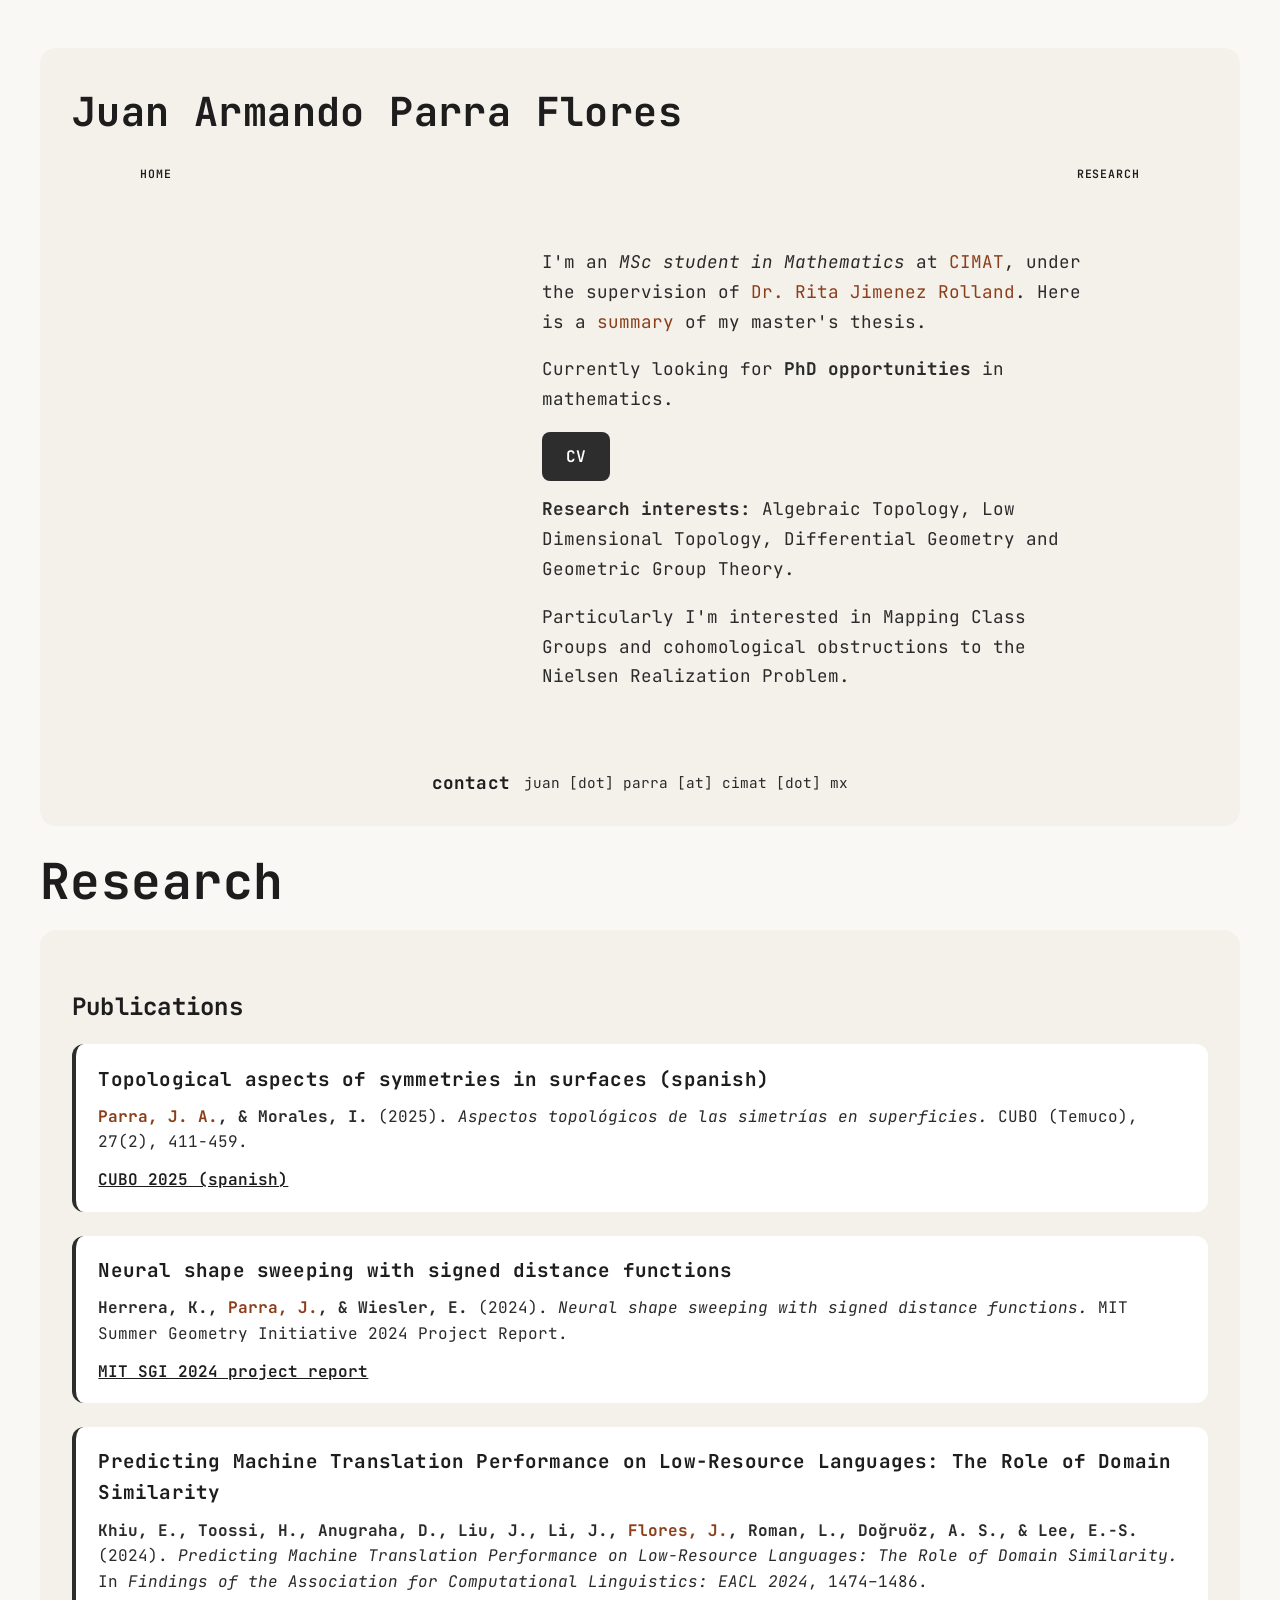
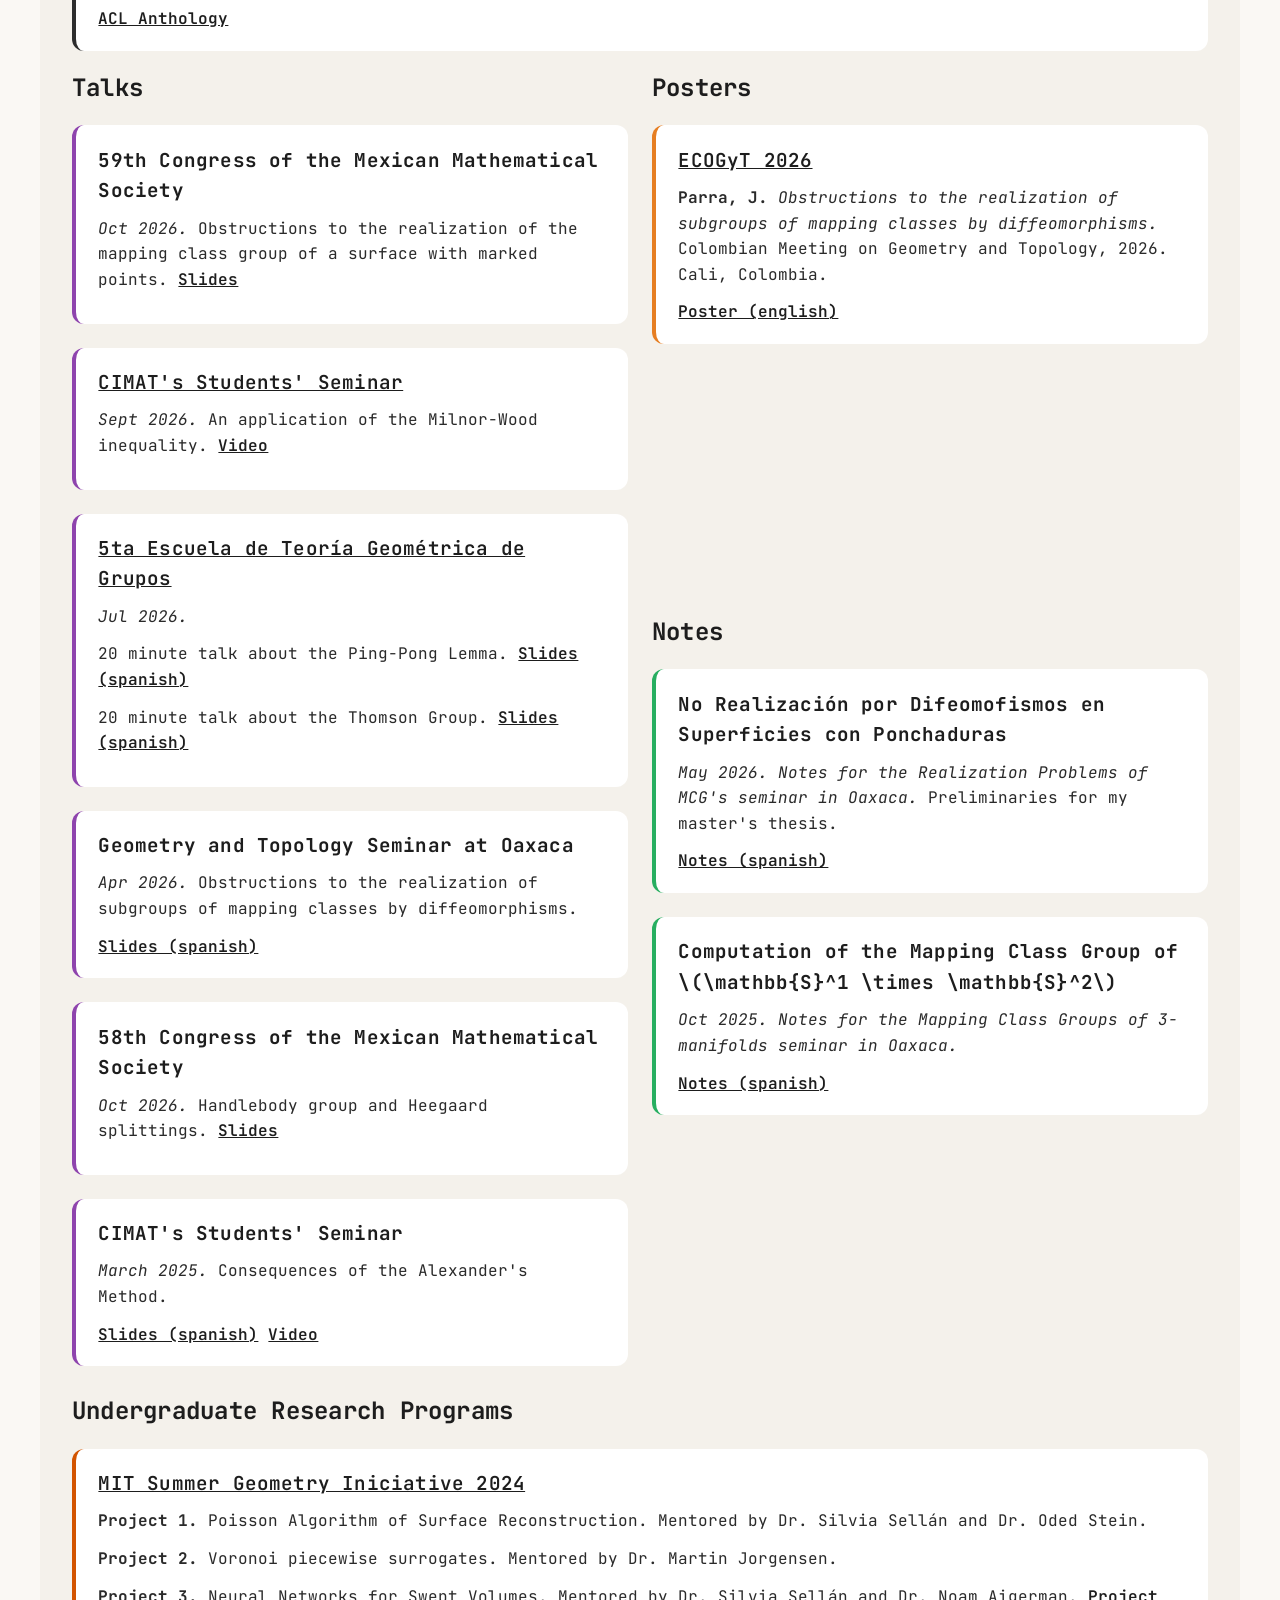
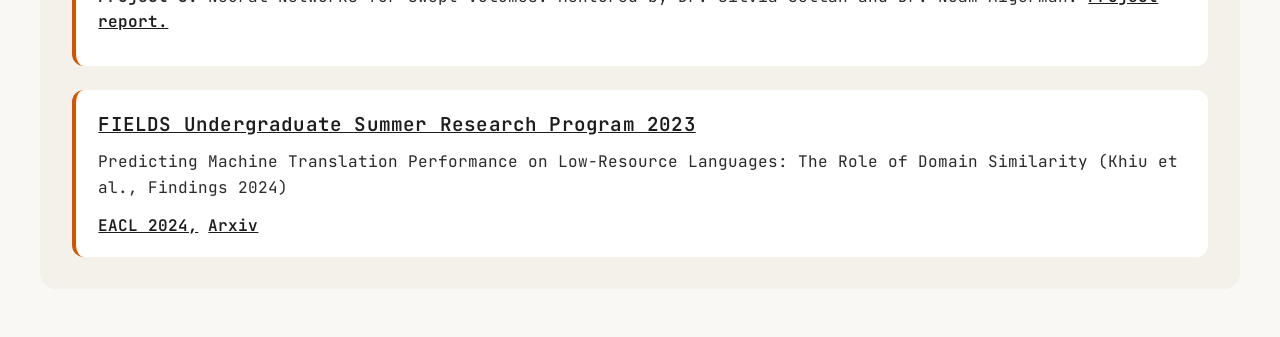
==== index.html @ 1a865f84 "Configuración del estilo" ====
<!DOCTYPE html>
<html lang="en">
<head>
    <meta charset="UTF-8">
    <meta name="viewport" content="width=device-width, initial-scale=1.0">
    <title>Juan Armando Parra Flores</title>
    <link rel="stylesheet" href="style.css">
     <link rel="stylesheet" href="https://cdn.jsdelivr.net/npm/katex@0.11.1/dist/katex.min.css" integrity="sha384-zB1R0rpPzHqg7Kpt0Aljp8JPLqbXI3bhnPWROx27a9N0Ll6ZP/+DiW/UqRcLbRjq" crossorigin="anonymous">
  <script defer src="https://cdn.jsdelivr.net/npm/katex@0.11.1/dist/katex.min.js" integrity="sha384-y23I5Q6l+B6vatafAwxRu/0oK/79VlbSz7Q9aiSZUvyWYIYsd+qj+o24G5ZU2zJz" crossorigin="anonymous"></script>
  <script defer src="https://cdn.jsdelivr.net/npm/katex@0.11.1/dist/contrib/auto-render.min.js" integrity="sha384-kWPLUVMOks5AQFrykwIup5lo0m3iMkkHrD0uJ4H5cjeGihAutqP0yW0J6dpFiVkI" crossorigin="anonymous" onload="renderMathInElement(document.body);"></script>
</head>

<body>
    <header>
        <h1>Juan Armando Parra Flores</h1>
        <nav class="nav">
            <ul>
                <li><a href="index.html">Home</a></li>
                <li><a href="#research">Research</a></li>
            </ul>
        </nav>
        <div class="flex-container">
            <img src="img/JuanParra.jpg" width="300px" alt="">
            <div class="text-container">
                <p>I'm an <em>MSc student in Mathematics</em> at <a class="inline-link" href="https://www.cimat.mx/" target="_blank" rel="noopener noreferrer">CIMAT</a>,
                    under the supervision of <a class="inline-link" href="https://www.matem.unam.mx/~rita/mainEng.html" target="_blank" rel="noopener noreferrer">Dr. Rita Jimenez Rolland</a>. 
                    Here is a 
                    <a class="inline-link" href="docs/Research/thesis-summary/tesis-resumen-maestria-Juan_Parra.pdf" target="_blank" rel="noopener noreferrer">summary</a>
                    of my master's thesis.
                </p>

                <p>Currently looking for <b>PhD opportunities</b> in mathematics.</p>

                <a href="docs/Resume-Juan-Armando-Parra-Flores.pdf" class="cta-button">CV</a>

                <p>
                    <b>Research interests:</b> Algebraic Topology, Low Dimensional Topology, Differential Geometry and Geometric Group Theory.
                </p>
                <p>
                    Particularly I'm interested in Mapping Class Groups and cohomological obstructions to the Nielsen Realization Problem.
                </p>
            </div>
            <div class="contact-container">
                <h3>contact</h3>

                <p>juan [dot] parra [at] cimat [dot] mx</p>
            </div>
        </div>
    </header>
    <section id="research">
        <div class="section-header">
            <h2>Research</h2>
        </div>

        <div class="research-card">
            <div class="research-group">
                <h3>Publications</h3>
                <ul class="publication-list">
                    <li class="publication-item">
                        <h4>Topological aspects of symmetries in surfaces (spanish)</h4>
                        <p>
                            <strong><span class="my-name">Parra, J. A.</span>, & Morales, I.</strong> (2025). <em>Aspectos topológicos de las simetrías en superficies.</em> CUBO (Temuco), 27(2), 411-459.
                        </p>
                        <a href="https://cubo.ufro.cl/index.php/cubo/issue/view/245" target="_blank" rel="noopener noreferrer">
                            CUBO 2025 (spanish)
                        </a>
                    </li>

                    <li class="publication-item">
                        <h4>Neural shape sweeping with signed distance functions</h4>
                        <p>
                            <strong>Herrera, K., <span class="my-name">Parra, J.</span>, & Wiesler, E.</strong> (2024).
                            <em>Neural shape sweeping with signed distance functions.</em>
                            MIT Summer Geometry Initiative 2024 Project Report.
                        </p>
                        <a href="https://summergeometry.org/sgi2024/neural-shape-sweeping-with-signed-distance-functions/" target="_blank" rel="noopener noreferrer">
                            MIT SGI 2024 project report
                        </a>
                    </li>

                    <li class="publication-item">
                        <h4>Predicting Machine Translation Performance on Low-Resource Languages: The Role of Domain Similarity</h4>
                        <p>
                            <strong>Khiu, E., Toossi, H., Anugraha, D., Liu, J., Li, J., <span class="my-name">Flores, J.</span>, Roman, L., Doğruöz, A. S., & Lee, E.-S.</strong> (2024).
                            <em>Predicting Machine Translation Performance on Low-Resource Languages: The Role of Domain Similarity.</em>
                            In <em>Findings of the Association for Computational Linguistics: EACL 2024</em>, 1474–1486.
                        </p>
                        <a href="https://aclanthology.org/2024.findings-eacl.100/" target="_blank" rel="noopener noreferrer">
                            ACL Anthology
                        </a>
                    </li>
               </ul>
            </div>

            <div class="research-grid">
                <div class="research-group talks-group">
                    <h3>Talks</h3>
                    <ul class="talks-list">
                        <li class="publication-item">
                            <h4>
                                59th Congress of the Mexican Mathematical Society
                            </h4>
                            <p>
                                <em>Oct 2026.</em>
                                Obstructions to the realization of the mapping class group of a surface with marked points.
                                <a href="docs/Research/Talks/presentacion-CongresoSMM.pdf"
                                    target="_blank" rel="noopener noreferrer"> Slides </a>
                            </p>
                        </li>

                        <li class="publication-item">
                            <h4><a href="https://sites.google.com/cimat.mx/se-posgrados-cimat/inicio" target="_blank" rel="noopener noreferrer">CIMAT's Students' Seminar</a></h4>
                            <p>
                                <em>Sept 2026.</em>
                                An application of the Milnor-Wood inequality.
                                <a href="https://www.youtube.com/watch?v=4lrZ32b7ACI&list=PLv-486Ktb7hU22N-G-X38lTDVSQO46dgB&index=99"
                                    target="_blank" rel="noopener noreferrer"> Video </a>
                            </p>
                        </li>
                        <li class="publication-item">
                            <h4><a href="https://matmor.unam.mx/5etgg/" target="_blank" rel="noopener noreferrer">5ta Escuela de Teoría Geométrica de Grupos</a></h4>
                            <div>
                                <p>
                                    <em>Jul 2026.</em>
                                </p>
                                <p>
                                    20 minute talk about the Ping-Pong Lemma.
                                    <a href="docs/Research/Talks/Ping-Pong-Lemma.pdf" target="_blank" rel="noopener noreferrer"> Slides (spanish)</a>
                                </p>
                            </div>
                            <div>
                                <p>
                                    20 minute talk about the Thomson Group.
                                    <a href="docs/Research/Talks/Thomson-Group.pdf" target="_blank" rel="noopener noreferrer"> Slides (spanish) </a>
                                </p>
                            </div>
                        </li>
                        <li class="publication-item">
                            <h4>Geometry and Topology Seminar at Oaxaca</h4>
                            <p>
                                <em>Apr 2026.</em>
                                Obstructions to the realization of subgroups of mapping classes by diffeomorphisms.
                            </p>
                            <a href="docs/Research/Talks/presentacion-GATO.pdf"
                            target="_blank" rel="noopener noreferrer"> Slides (spanish)
                            </a>
                        </li>

                        <li class="publication-item">
                            <h4>
                                58th Congress of the Mexican Mathematical Society
                            </h4>
                            <p>
                                <em>Oct 2026.</em>
                                Handlebody group and Heegaard splittings.
                                <a href="docs/Research/Talks/Presentacion-Congreso-58-Handlebody-Group.pdf"
                                    target="_blank" rel="noopener noreferrer"> Slides </a>
                            </p>
                        </li>


                        <li class="publication-item">
                            <h4>CIMAT's Students' Seminar</h4>
                            <p>
                                <em>March 2025.</em>
                                Consequences of the Alexander's Method.
                            </p>
                            <a href="docs/Research/Talks/metodo-de-alexander.pdf" target="_blank" rel="noopener noreferrer"> Slides (spanish)</a>
                            <a href="https://youtu.be/F0TmuU59UaM?si=R4syCSc0PaqKVUdQ&t=9" target="_blank" rel="noopener noreferrer"> Video </a>
                        </li>
                    </ul>
                </div>

                <div class="research-group posters-group">
                    <h3>Posters</h3>
                    <ul class="posters-list">
                        <li class="publication-item">
                            <h4>
                                <a href="https://www.ecogyt.com/" target="_blank" rel="noopener noreferrer"> ECOGyT 2026 </a>
                            </h4>
                            <p>
                                <strong>Parra, J.</strong> <em>Obstructions to the realization of subgroups of mapping classes by diffeomorphisms.</em>
                                Colombian Meeting on Geometry and Topology, 2026. Cali, Colombia.
                            </p>
                            <a href="docs/Research/Posters/Poster-Non-lifting-Juan-Armando-Parra-Flores.pdf" target="_blank" rel="noopener noreferrer"> Poster (english)
                            </a>
                        </li>
                    </ul>
                </div>

                <div class="research-group notes-group">
                    <h3>Notes</h3>
                    <ul class="notes-list">
                        <li class="publication-item">
                            <h4>No Realización por Difeomofismos en Superficies con Ponchaduras</h4>
                            <p>
                                <em>May 2026. Notes for the Realization Problems of MCG's seminar in Oaxaca.</em>
                                Preliminaries for my master's thesis.
                            </p>
                            <a href="docs/Research/Notes/nielsen-exposicion-notas-Juan_Parra.pdf" target="_blank" rel="noopener noreferrer"> Notes (spanish)
                            </a>
                        </li>
                        <li class="publication-item">
                            <h4>Computation of the Mapping Class Group of \(\mathbb{S}^1 \times \mathbb{S}^2\)</h4>
                            <p>
                                <em>Oct 2025. Notes for the Mapping Class Groups of 3-manifolds seminar in Oaxaca.</em>
                            </p>
                            <a href="docs/Research/Notes/NotasCálculodeMod(S2xS1)extendido.pdf" target="_blank" rel="noopener noreferrer"> Notes (spanish)
                            </a>
                        </li>
                    </ul>
                </div>
            </div>

            <div class="research-group">
                <h3>Undergraduate Research Programs</h3>
                <ul class="undergraduate-research-programs-list">
                    <li class="publication-item">
                        <h4>
                            <a href="https://sgi.mit.edu/" target="_blank" rel="noopener noreferrer"> MIT Summer Geometry Iniciative 2024 </a>
                        </h4>
                        <p>
                            <strong>Project 1.</strong> Poisson Algorithm of Surface Reconstruction. Mentored by Dr. Silvia Sellán and Dr. Oded Stein.
                        </p>
                        <p>
                            <strong>Project 2.</strong> Voronoi piecewise surrogates. Mentored by Dr. Martin Jorgensen.
                        </p>
                        <p>
                            <strong>Project 3.</strong> Neural Networks for Swept Volumes. Mentored by Dr. Silvia Sellán and Dr. Noam Aigerman.
                                <a href="https://summergeometry.org/sgi2024/" target="_blank" rel="noopener noreferrer"> Project report.</a>
                        </p>
                        </a>
                    </li>
                    <li class="publication-item">
                        <h4>
                            <a href="https://www.fields.utoronto.ca/activities/23-24/2023-FUSRP" target="_blank" rel="noopener noreferrer">
                            FIELDS Undergraduate Summer Research Program 2023</a>
                        </h4>
                        <p>
                            Predicting Machine Translation Performance on Low-Resource Languages: The Role of Domain Similarity (Khiu et al., Findings 2024)

                        </p>
                        <a href="https://aclanthology.org/2024.findings-eacl.100/" target="_blank" rel="noopener noreferrer"> EACL 2024,</a>
                        <a href="https://arxiv.org/abs/2402.02633" target="_blank" rel="noopener noreferrer"> Arxiv</a>
                    </li>
     
                </ul>
            </div>


        </div>
    </section>
</body>
</html>
---- style.css ----
@import url('https://fonts.googleapis.com/css2?family=JetBrains+Mono:wght@400;500;600;700;800&display=swap');

:root {
    --primary-color: #1d1d1d;
    --secondary-color: #f4f1eb;
    --accent-color: #2d2d2d;
    --text-color: #2a2a2a;
    --background-color: #faf8f4;
    --talks-color: #8e44ad;
    --posters-color: #e67e22;
    --notes-color: #27ae60;
    --undergrad-color: #d35400;
}

* {
    margin: 0;
    padding: 0;
    box-sizing: border-box;
}

html {
    font-family: 'JetBrains Mono', 'SFMono-Regular', 'Consolas', 'Liberation Mono', monospace;
    color: var(--text-color);
    background-color: var(--background-color);
}

body {
    padding: 1em;
    background-color: var(--background-color);
    color: var(--text-color);
    line-height: 1.6;
}

h1, h2, h3, h4 {
    font-family: 'JetBrains Mono', 'SFMono-Regular', 'Consolas', 'Liberation Mono', monospace;
    color: var(--primary-color);
    font-weight: 700;
    letter-spacing: 0.01em;
}

h2 {
    font-size: 3.1rem;
    line-height: 0.96;
    font-weight: 700;
}

h3 {
    font-size: 1.8rem;
    line-height: 1.1;
}

nav {
    margin: 1em auto 3em auto;
    width: min(1000px, 100%);
}

nav ul {
    display: flex;
    align-items: center;
    list-style-type: none;
    gap: 2em;
    flex-wrap: wrap;
}

nav li:first-child {
    margin-right: auto;
    font-weight: 700;
    color: var(--accent-color);
}

nav a {
    text-decoration: none;
    color: var(--primary-color);
    font-weight: 600;
    letter-spacing: 0.08em;
    text-transform: uppercase;
    font-size: 0.72rem;
}

nav a:hover {
    text-decoration: underline;
}

header, section {
    margin: 2em auto;
    width: min(75em, 100%);
    background-color: var(--secondary-color);
    padding: min(2em, 15%);
    border-radius: 1em;
}

#research {
    background: transparent;
    padding: 0;
    border-radius: 0;
}

.section-header {
    margin-bottom: 1.5em;
}

.research-card {
    background-color: var(--secondary-color);
    padding: min(2em, 15%);
    border-radius: 1em;
}

.flex-container {
    display: flex;
    justify-content: center;
    align-items: center;
    flex-wrap: wrap;
    gap: 3em;
}

header img {
    max-width: 100%;
    border-radius: 0.5em;
    object-fit: cover;
    object-position: bottom;
}

.text-container {
    flex: 0 1 34em
}

h1 {
    font-size: 2.5rem;
}

.text-container p {
    margin: .75em 0 1em 0;
    font-size: 1.1rem;
    line-height: 1.7;
}

.contact-container{
    flex: 0 0 100%;
    display: flex;
    gap: 1em;
    margin-top: 1em;
    justify-content: center;
    align-items: center;
    font-size: 0.9rem;
}

.contact-container h3 {
    font-size: 1.1rem;
    margin: 0;
}

.contact-container p {
    font-size: 0.9rem;
    margin: 0;
}

.research-grid {
    display: grid;
    grid-template-columns: 1fr 1fr;
    gap: 1.5em;
    align-items: start;
    margin-top: 1.5em;
}

.research-group {
    margin-top: 2em;
}

.talks-group {
    grid-column: 1;
    grid-row: 1 / span 2;
    margin-top: 0;
}

.posters-group {
    grid-column: 2;
    grid-row: 1;
    margin-top: 0;
}

.notes-group {
    grid-column: 2;
    grid-row: 2;
    margin-top: 0;
}

.talks-extra-group {
    margin-top: 0;
}

.research-group h3 {
    margin-bottom: 1em;
    font-size: 1.5rem;
}

.publication-list,
.talks-list,
.posters-list,
.notes-list,
.undergraduate-research-programs-list {
    list-style: none;
    display: flex;
    flex-direction: column;
    gap: 1.5em;
}

.publication-item {
    background: #ffffff;
    border-left: 4px solid var(--accent-color);
    padding: 1.2em 1.4em;
    border-radius: 0.75em;
}

.talks-list .publication-item {
    background: #ffffff;
    border-left-color: var(--talks-color);
}

.posters-list .publication-item {
    background: #ffffff;
    border-left-color: var(--posters-color);
}

.notes-list .publication-item {
    background: #ffffff;
    border-left-color: var(--notes-color);
}

.undergraduate-research-programs-list .publication-item {
    background: #ffffff;
    border-left-color: var(--undergrad-color);
}

.publication-item h4 {
    margin-bottom: 0.5em;
    font-size: 1.2rem;
    color: var(--primary-color);
}

.publication-item p {
    margin-bottom: 0.75em;
    line-height: 1.6;
}

.publication-item .my-name {
    color: #8b3e1a;
    font-weight: 700;
}

.publication-item a {
    color: var(--primary-color);
    font-weight: 600;
    text-decoration: underline;
}

.inline-link {
    color: #8b3e1a;
    text-decoration: none;
}

.inline-link:visited {
    color: #8b3e1a;
}

.inline-link:hover,
.inline-link:focus {
    text-decoration: none;
    color: #8b3e1a;
}

.cta-button {
    display: inline-block;
    text-decoration: none;
    background-color: var(--accent-color);
    color: #ffffff;
    padding: 0.75em 1.5em;
    border-radius: .5em;
    font-weight: 600;
}
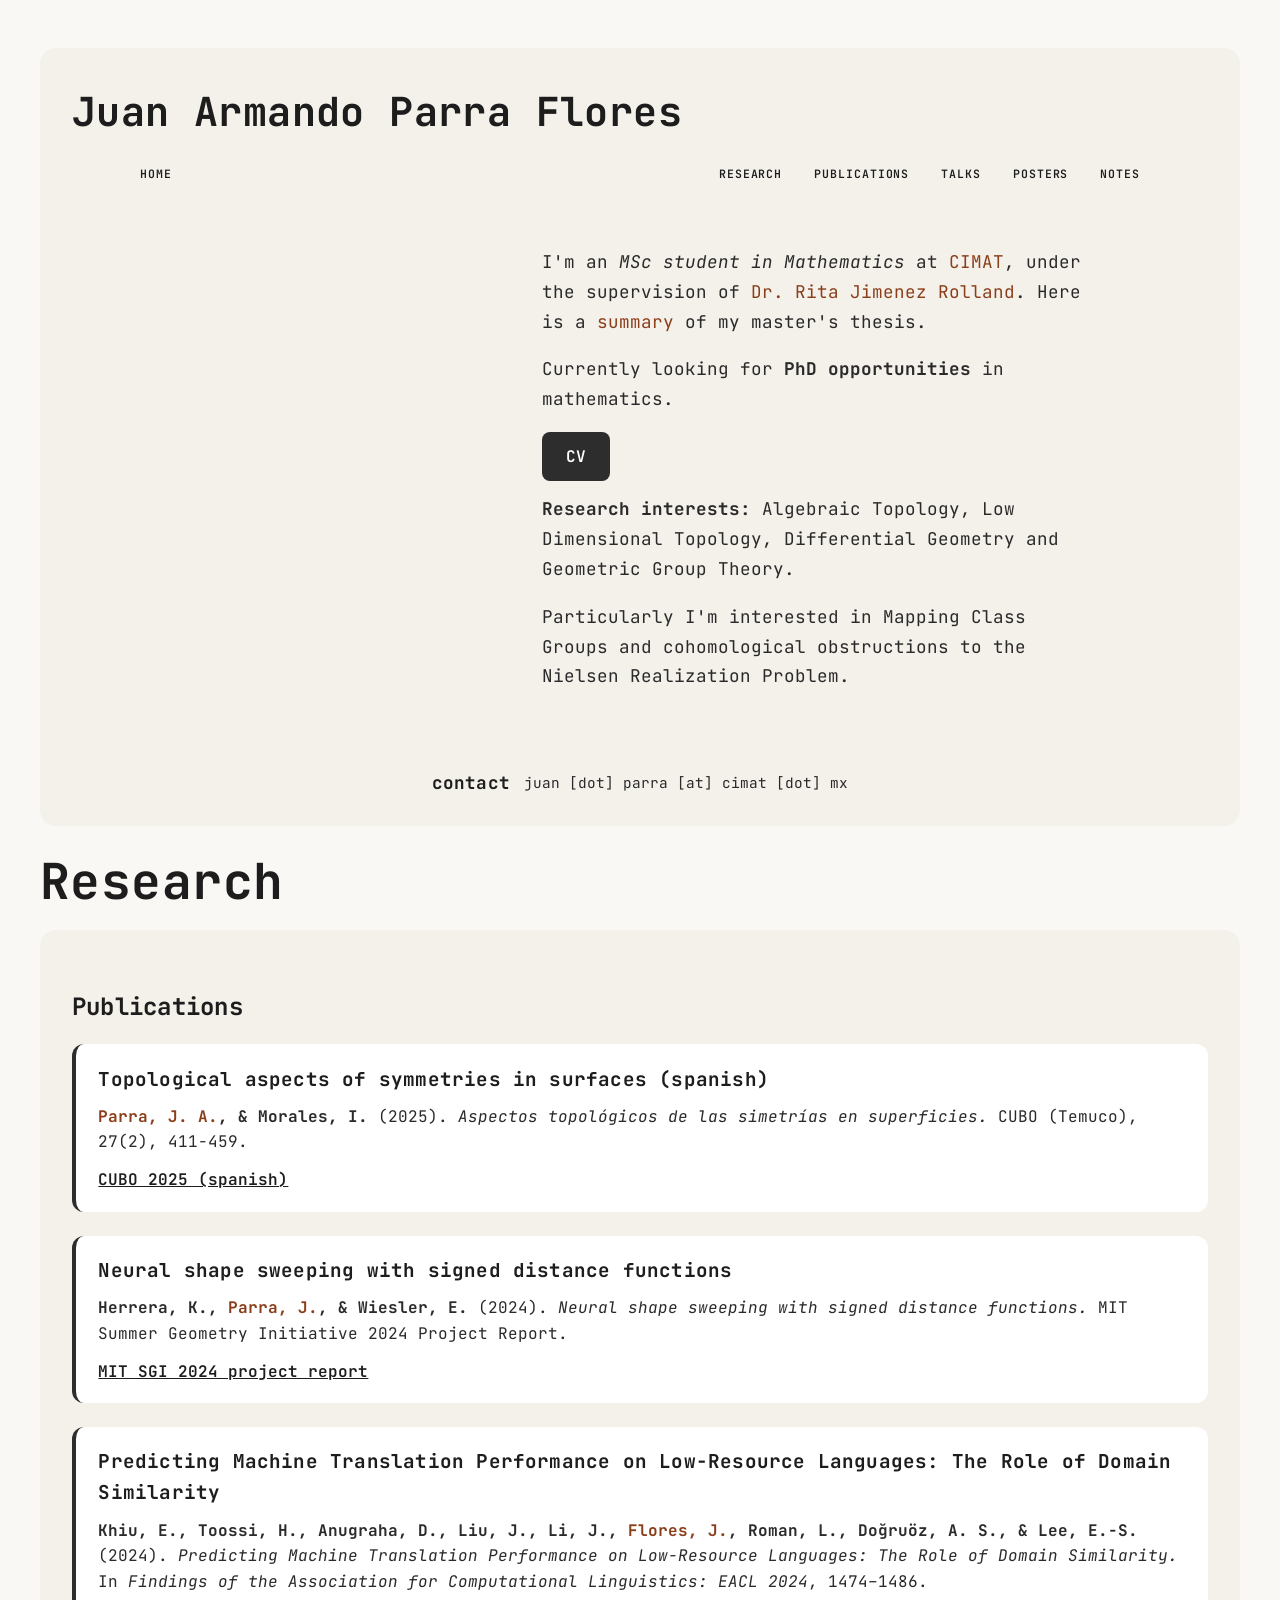
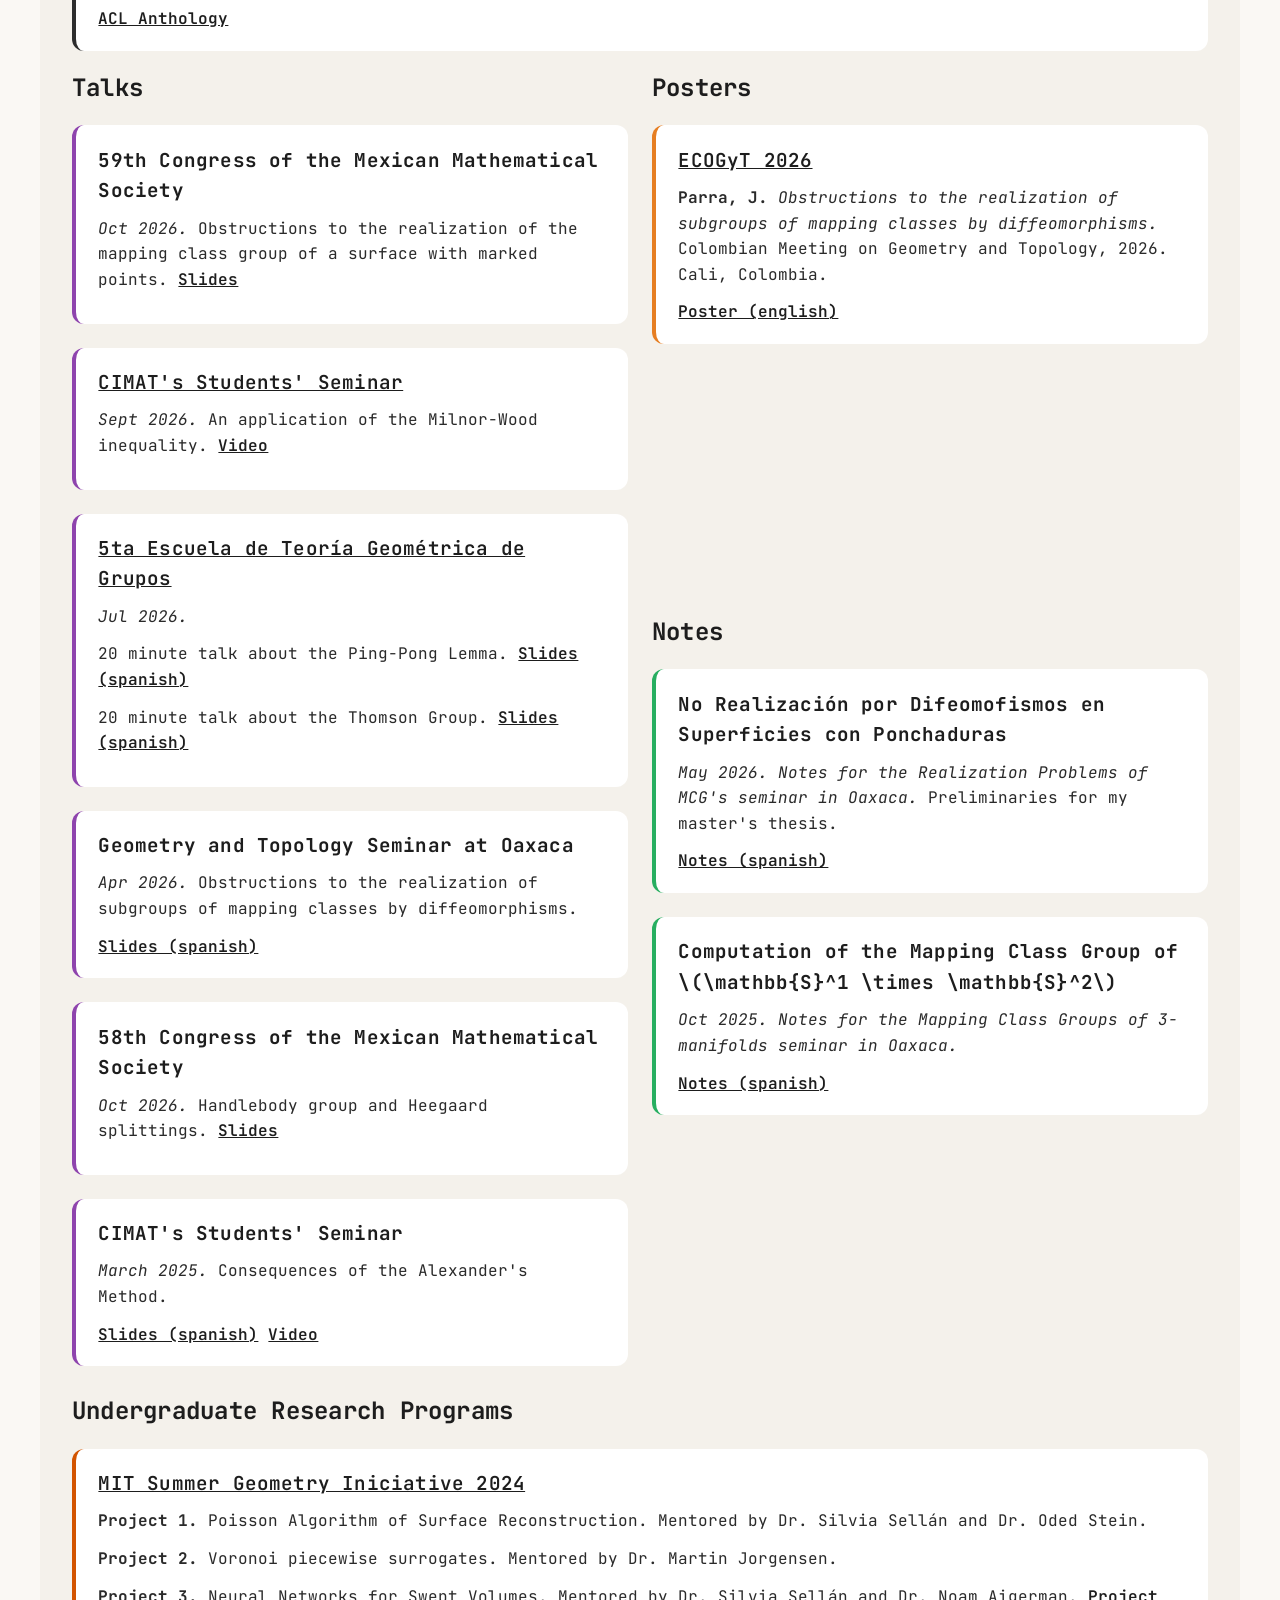
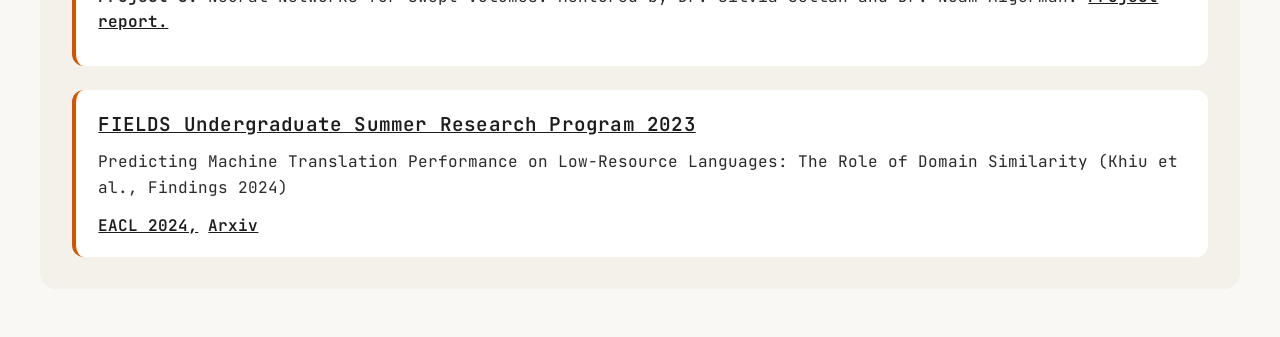
==== commit ecd12fe1: "favicon y research nav list" ====
--- a/index.html
+++ b/index.html
@@ -4,6 +4,7 @@
     <meta charset="UTF-8">
     <meta name="viewport" content="width=device-width, initial-scale=1.0">
     <title>Juan Armando Parra Flores</title>
+    <link rel="icon" type="image/svg+xml" href="img/favicon-cartesian.svg">
     <link rel="stylesheet" href="style.css">
      <link rel="stylesheet" href="https://cdn.jsdelivr.net/npm/katex@0.11.1/dist/katex.min.css" integrity="sha384-zB1R0rpPzHqg7Kpt0Aljp8JPLqbXI3bhnPWROx27a9N0Ll6ZP/+DiW/UqRcLbRjq" crossorigin="anonymous">
   <script defer src="https://cdn.jsdelivr.net/npm/katex@0.11.1/dist/katex.min.js" integrity="sha384-y23I5Q6l+B6vatafAwxRu/0oK/79VlbSz7Q9aiSZUvyWYIYsd+qj+o24G5ZU2zJz" crossorigin="anonymous"></script>
@@ -17,6 +18,10 @@
             <ul>
                 <li><a href="index.html">Home</a></li>
                 <li><a href="#research">Research</a></li>
+                <li><a href="#publications">Publications</a></li>
+                <li><a href="#talks">Talks</a></li>
+                <li><a href="#posters">Posters</a></li>
+                <li><a href="#notes">Notes</a></li>
             </ul>
         </nav>
         <div class="flex-container">
@@ -53,7 +58,7 @@
         </div>
 
         <div class="research-card">
-            <div class="research-group">
+            <div class="research-group" id="publications">
                 <h3>Publications</h3>
                 <ul class="publication-list">
                     <li class="publication-item">
@@ -93,7 +98,7 @@
             </div>
 
             <div class="research-grid">
-                <div class="research-group talks-group">
+                <div class="research-group talks-group" id="talks">
                     <h3>Talks</h3>
                     <ul class="talks-list">
                         <li class="publication-item">
@@ -171,7 +176,7 @@
                     </ul>
                 </div>
 
-                <div class="research-group posters-group">
+                <div class="research-group posters-group" id="posters">
                     <h3>Posters</h3>
                     <ul class="posters-list">
                         <li class="publication-item">
@@ -188,7 +193,7 @@
                     </ul>
                 </div>
 
-                <div class="research-group notes-group">
+                <div class="research-group notes-group" id="notes">
                     <h3>Notes</h3>
                     <ul class="notes-list">
                         <li class="publication-item">
@@ -212,7 +217,7 @@
                 </div>
             </div>
 
-            <div class="research-group">
+            <div class="research-group" id="undergraduate-research-programs">
                 <h3>Undergraduate Research Programs</h3>
                 <ul class="undergraduate-research-programs-list">
                     <li class="publication-item">
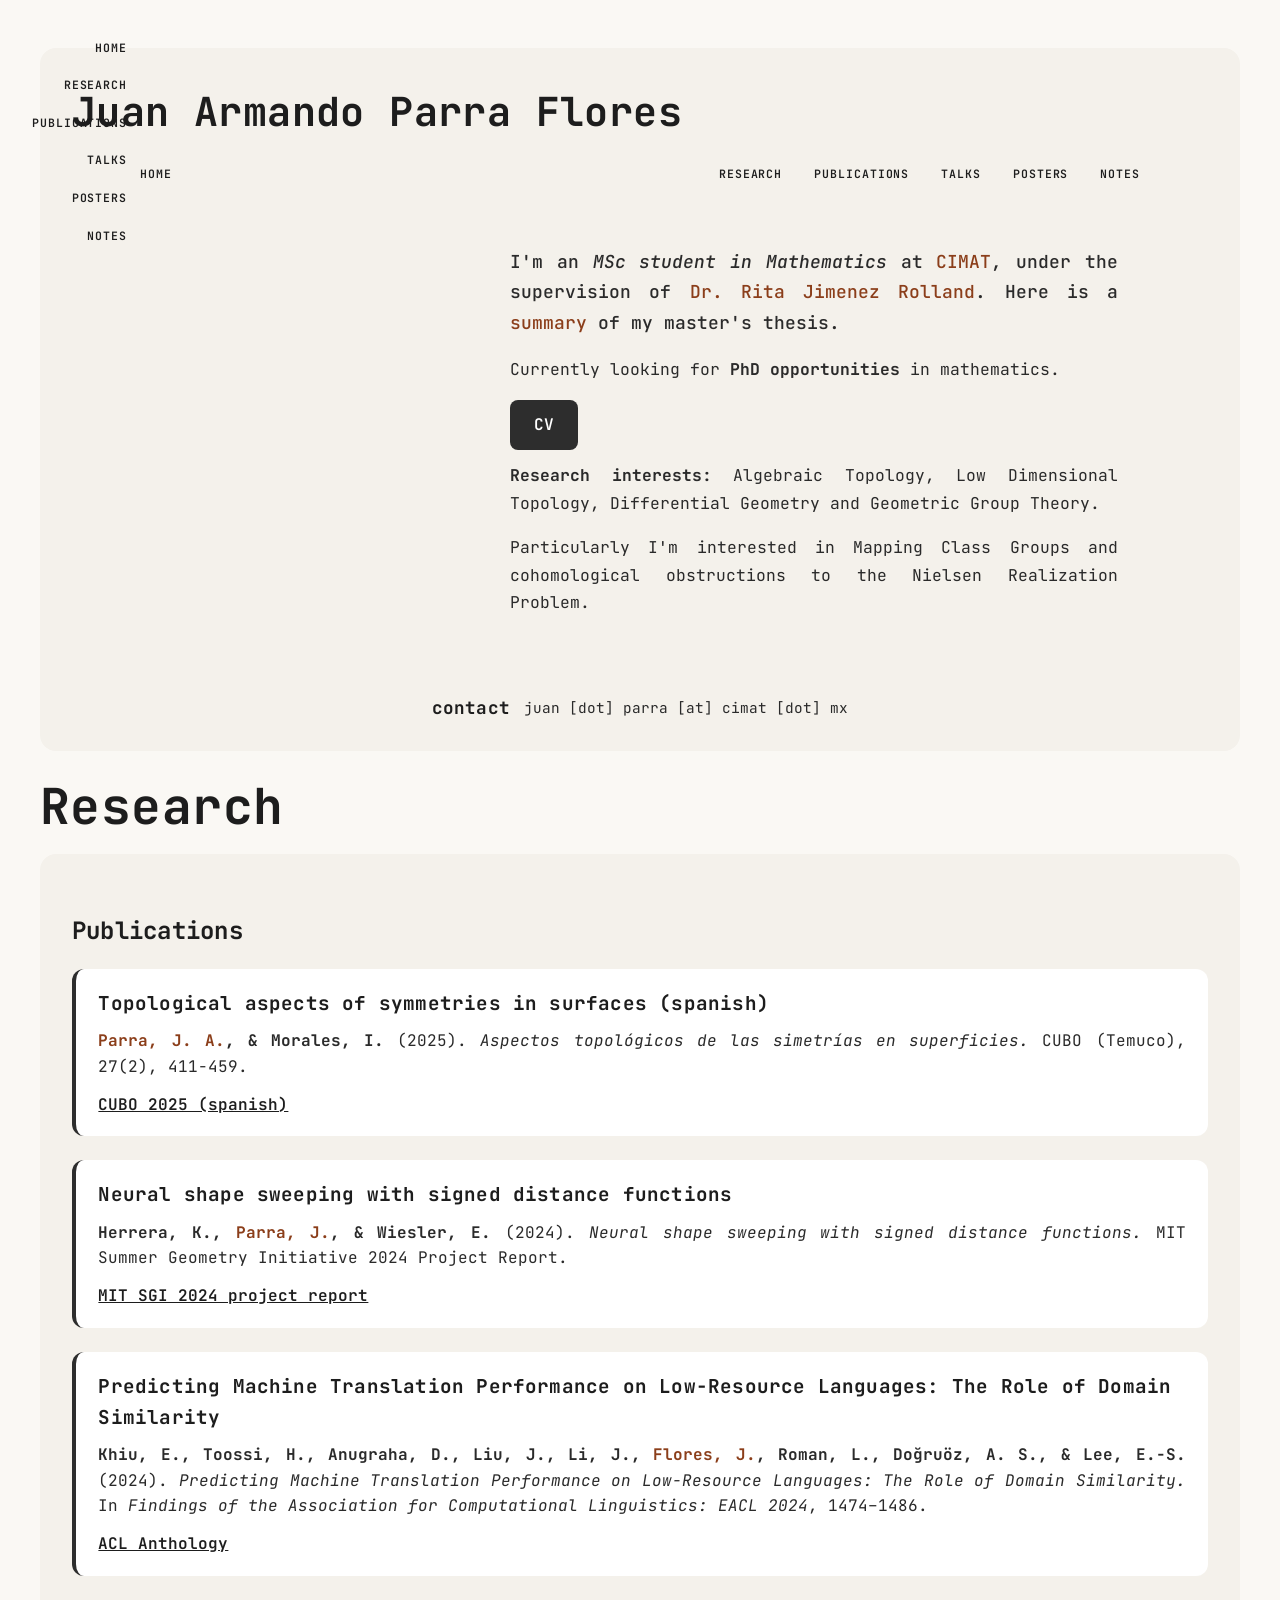
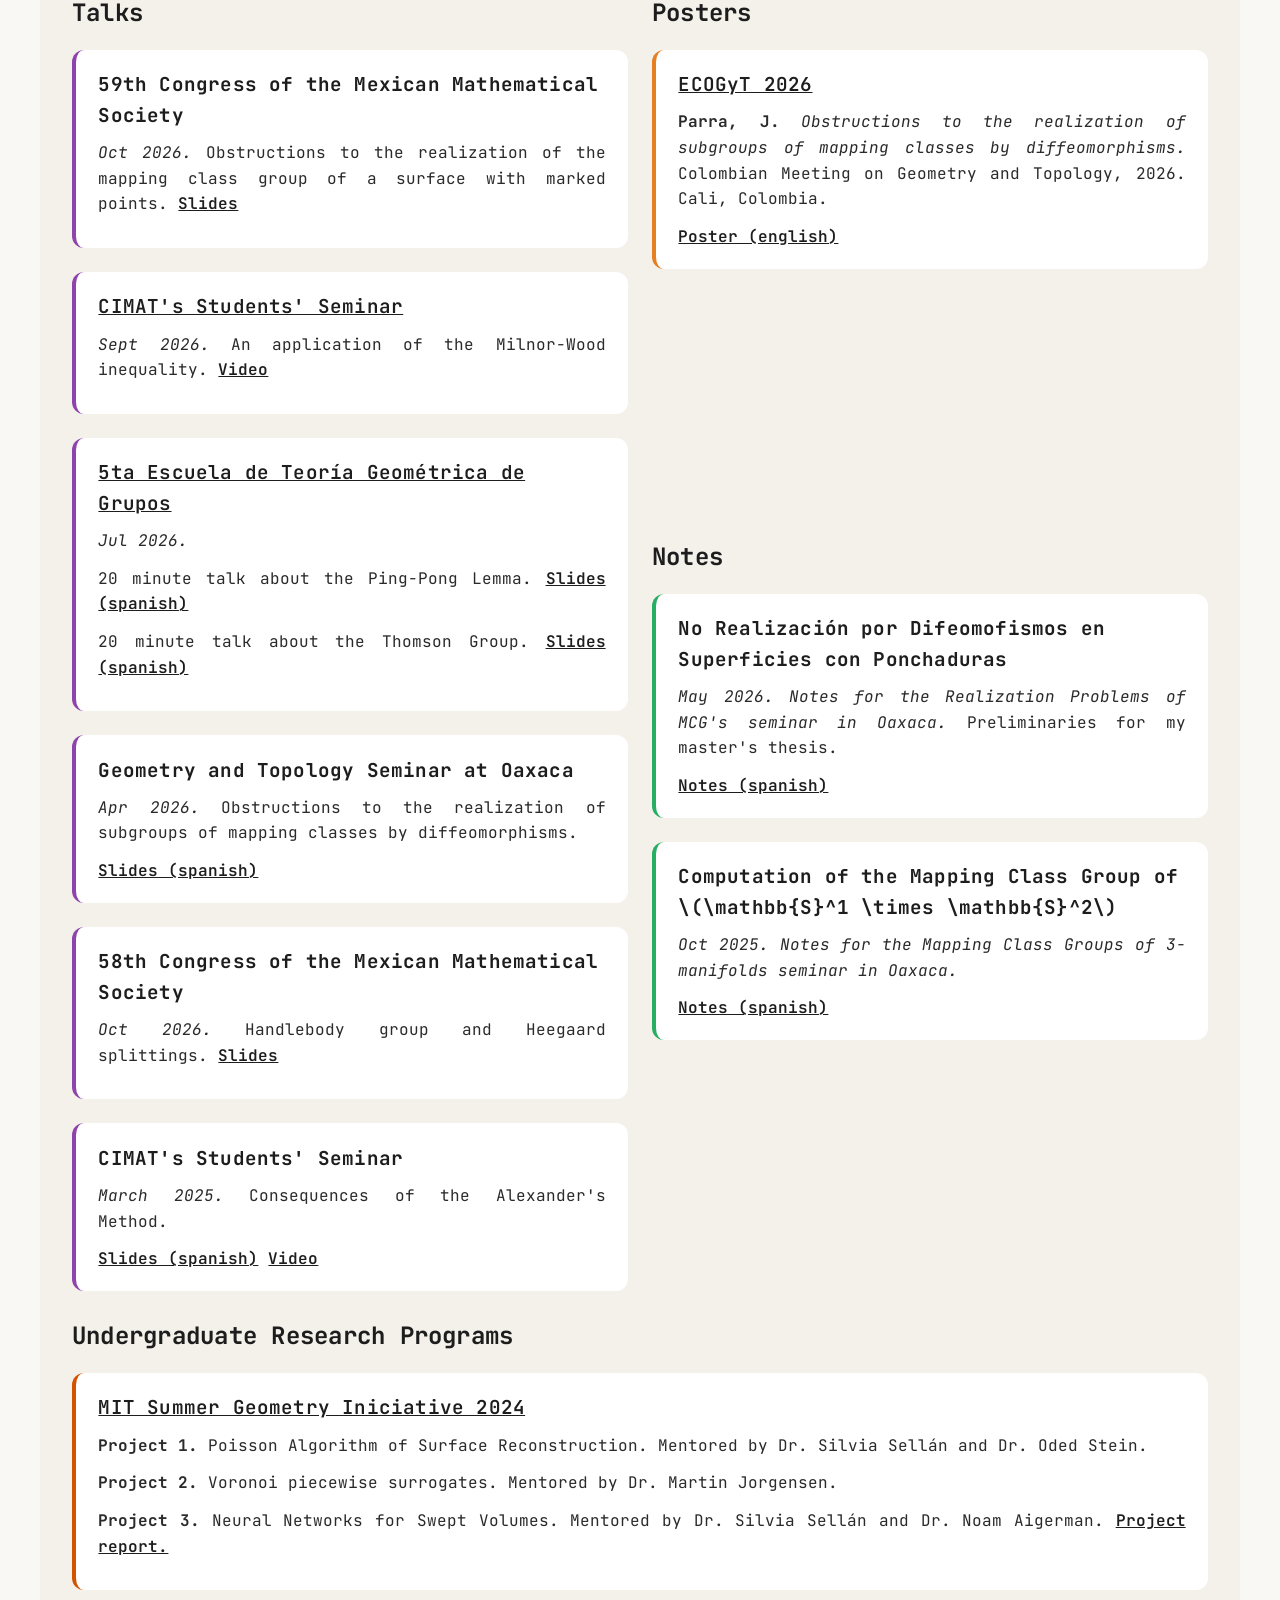
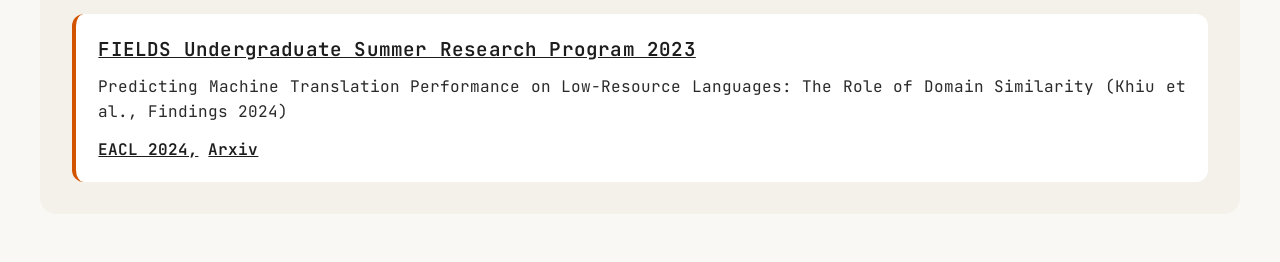
==== commit 352552a1: "barra de navegación y compartimentación en archivos" ====
--- a/index.html
+++ b/index.html
@@ -12,11 +12,10 @@
 </head>
 
 <body>
-    <header>
-        <h1>Juan Armando Parra Flores</h1>
-        <nav class="nav">
+    <header id="presentation">
+        <nav class="nav side-nav">
             <ul>
-                <li><a href="index.html">Home</a></li>
+                <li><a href="#presentation">Home</a></li>
                 <li><a href="#research">Research</a></li>
                 <li><a href="#publications">Publications</a></li>
                 <li><a href="#talks">Talks</a></li>
@@ -24,6 +23,20 @@
                 <li><a href="#notes">Notes</a></li>
             </ul>
         </nav>
+
+        <h1>Juan Armando Parra Flores</h1>
+
+        <nav class="nav top-nav">
+            <ul>
+                <li><a href="#presentation">Home</a></li>
+                <li><a href="#research">Research</a></li>
+                <li><a href="#publications">Publications</a></li>
+                <li><a href="#talks">Talks</a></li>
+                <li><a href="#posters">Posters</a></li>
+                <li><a href="#notes">Notes</a></li>
+            </ul>
+        </nav>
+
         <div class="flex-container">
             <img src="img/JuanParra.jpg" width="300px" alt="">
             <div class="text-container">
@@ -58,202 +71,53 @@
         </div>
 
         <div class="research-card">
-            <div class="research-group" id="publications">
-                <h3>Publications</h3>
-                <ul class="publication-list">
-                    <li class="publication-item">
-                        <h4>Topological aspects of symmetries in surfaces (spanish)</h4>
-                        <p>
-                            <strong><span class="my-name">Parra, J. A.</span>, & Morales, I.</strong> (2025). <em>Aspectos topológicos de las simetrías en superficies.</em> CUBO (Temuco), 27(2), 411-459.
-                        </p>
-                        <a href="https://cubo.ufro.cl/index.php/cubo/issue/view/245" target="_blank" rel="noopener noreferrer">
-                            CUBO 2025 (spanish)
-                        </a>
-                    </li>
+            <div id="publications-container" data-include="src/publications.html"></div>
 
-                    <li class="publication-item">
-                        <h4>Neural shape sweeping with signed distance functions</h4>
-                        <p>
-                            <strong>Herrera, K., <span class="my-name">Parra, J.</span>, & Wiesler, E.</strong> (2024).
-                            <em>Neural shape sweeping with signed distance functions.</em>
-                            MIT Summer Geometry Initiative 2024 Project Report.
-                        </p>
-                        <a href="https://summergeometry.org/sgi2024/neural-shape-sweeping-with-signed-distance-functions/" target="_blank" rel="noopener noreferrer">
-                            MIT SGI 2024 project report
-                        </a>
-                    </li>
-
-                    <li class="publication-item">
-                        <h4>Predicting Machine Translation Performance on Low-Resource Languages: The Role of Domain Similarity</h4>
-                        <p>
-                            <strong>Khiu, E., Toossi, H., Anugraha, D., Liu, J., Li, J., <span class="my-name">Flores, J.</span>, Roman, L., Doğruöz, A. S., & Lee, E.-S.</strong> (2024).
-                            <em>Predicting Machine Translation Performance on Low-Resource Languages: The Role of Domain Similarity.</em>
-                            In <em>Findings of the Association for Computational Linguistics: EACL 2024</em>, 1474–1486.
-                        </p>
-                        <a href="https://aclanthology.org/2024.findings-eacl.100/" target="_blank" rel="noopener noreferrer">
-                            ACL Anthology
-                        </a>
-                    </li>
-               </ul>
+            <div class="research-grid">
+                <div id="talks-container" data-include="src/talks.html"></div>
+                <div id="posters-container" data-include="src/posters.html"></div>
+                <div id="notes-container" data-include="src/notes.html"></div>
             </div>
 
-            <div class="research-grid">
-                <div class="research-group talks-group" id="talks">
-                    <h3>Talks</h3>
-                    <ul class="talks-list">
-                        <li class="publication-item">
-                            <h4>
-                                59th Congress of the Mexican Mathematical Society
-                            </h4>
-                            <p>
-                                <em>Oct 2026.</em>
-                                Obstructions to the realization of the mapping class group of a surface with marked points.
-                                <a href="docs/Research/Talks/presentacion-CongresoSMM.pdf"
-                                    target="_blank" rel="noopener noreferrer"> Slides </a>
-                            </p>
-                        </li>
-
-                        <li class="publication-item">
-                            <h4><a href="https://sites.google.com/cimat.mx/se-posgrados-cimat/inicio" target="_blank" rel="noopener noreferrer">CIMAT's Students' Seminar</a></h4>
-                            <p>
-                                <em>Sept 2026.</em>
-                                An application of the Milnor-Wood inequality.
-                                <a href="https://www.youtube.com/watch?v=4lrZ32b7ACI&list=PLv-486Ktb7hU22N-G-X38lTDVSQO46dgB&index=99"
-                                    target="_blank" rel="noopener noreferrer"> Video </a>
-                            </p>
-                        </li>
-                        <li class="publication-item">
-                            <h4><a href="https://matmor.unam.mx/5etgg/" target="_blank" rel="noopener noreferrer">5ta Escuela de Teoría Geométrica de Grupos</a></h4>
-                            <div>
-                                <p>
-                                    <em>Jul 2026.</em>
-                                </p>
-                                <p>
-                                    20 minute talk about the Ping-Pong Lemma.
-                                    <a href="docs/Research/Talks/Ping-Pong-Lemma.pdf" target="_blank" rel="noopener noreferrer"> Slides (spanish)</a>
-                                </p>
-                            </div>
-                            <div>
-                                <p>
-                                    20 minute talk about the Thomson Group.
-                                    <a href="docs/Research/Talks/Thomson-Group.pdf" target="_blank" rel="noopener noreferrer"> Slides (spanish) </a>
-                                </p>
-                            </div>
-                        </li>
-                        <li class="publication-item">
-                            <h4>Geometry and Topology Seminar at Oaxaca</h4>
-                            <p>
-                                <em>Apr 2026.</em>
-                                Obstructions to the realization of subgroups of mapping classes by diffeomorphisms.
-                            </p>
-                            <a href="docs/Research/Talks/presentacion-GATO.pdf"
-                            target="_blank" rel="noopener noreferrer"> Slides (spanish)
-                            </a>
-                        </li>
-
-                        <li class="publication-item">
-                            <h4>
-                                58th Congress of the Mexican Mathematical Society
-                            </h4>
-                            <p>
-                                <em>Oct 2026.</em>
-                                Handlebody group and Heegaard splittings.
-                                <a href="docs/Research/Talks/Presentacion-Congreso-58-Handlebody-Group.pdf"
-                                    target="_blank" rel="noopener noreferrer"> Slides </a>
-                            </p>
-                        </li>
-
-
-                        <li class="publication-item">
-                            <h4>CIMAT's Students' Seminar</h4>
-                            <p>
-                                <em>March 2025.</em>
-                                Consequences of the Alexander's Method.
-                            </p>
-                            <a href="docs/Research/Talks/metodo-de-alexander.pdf" target="_blank" rel="noopener noreferrer"> Slides (spanish)</a>
-                            <a href="https://youtu.be/F0TmuU59UaM?si=R4syCSc0PaqKVUdQ&t=9" target="_blank" rel="noopener noreferrer"> Video </a>
-                        </li>
-                    </ul>
-                </div>
-
-                <div class="research-group posters-group" id="posters">
-                    <h3>Posters</h3>
-                    <ul class="posters-list">
-                        <li class="publication-item">
-                            <h4>
-                                <a href="https://www.ecogyt.com/" target="_blank" rel="noopener noreferrer"> ECOGyT 2026 </a>
-                            </h4>
-                            <p>
-                                <strong>Parra, J.</strong> <em>Obstructions to the realization of subgroups of mapping classes by diffeomorphisms.</em>
-                                Colombian Meeting on Geometry and Topology, 2026. Cali, Colombia.
-                            </p>
-                            <a href="docs/Research/Posters/Poster-Non-lifting-Juan-Armando-Parra-Flores.pdf" target="_blank" rel="noopener noreferrer"> Poster (english)
-                            </a>
-                        </li>
-                    </ul>
-                </div>
-
-                <div class="research-group notes-group" id="notes">
-                    <h3>Notes</h3>
-                    <ul class="notes-list">
-                        <li class="publication-item">
-                            <h4>No Realización por Difeomofismos en Superficies con Ponchaduras</h4>
-                            <p>
-                                <em>May 2026. Notes for the Realization Problems of MCG's seminar in Oaxaca.</em>
-                                Preliminaries for my master's thesis.
-                            </p>
-                            <a href="docs/Research/Notes/nielsen-exposicion-notas-Juan_Parra.pdf" target="_blank" rel="noopener noreferrer"> Notes (spanish)
-                            </a>
-                        </li>
-                        <li class="publication-item">
-                            <h4>Computation of the Mapping Class Group of \(\mathbb{S}^1 \times \mathbb{S}^2\)</h4>
-                            <p>
-                                <em>Oct 2025. Notes for the Mapping Class Groups of 3-manifolds seminar in Oaxaca.</em>
-                            </p>
-                            <a href="docs/Research/Notes/NotasCálculodeMod(S2xS1)extendido.pdf" target="_blank" rel="noopener noreferrer"> Notes (spanish)
-                            </a>
-                        </li>
-                    </ul>
-                </div>
-            </div>
-
-            <div class="research-group" id="undergraduate-research-programs">
-                <h3>Undergraduate Research Programs</h3>
-                <ul class="undergraduate-research-programs-list">
-                    <li class="publication-item">
-                        <h4>
-                            <a href="https://sgi.mit.edu/" target="_blank" rel="noopener noreferrer"> MIT Summer Geometry Iniciative 2024 </a>
-                        </h4>
-                        <p>
-                            <strong>Project 1.</strong> Poisson Algorithm of Surface Reconstruction. Mentored by Dr. Silvia Sellán and Dr. Oded Stein.
-                        </p>
-                        <p>
-                            <strong>Project 2.</strong> Voronoi piecewise surrogates. Mentored by Dr. Martin Jorgensen.
-                        </p>
-                        <p>
-                            <strong>Project 3.</strong> Neural Networks for Swept Volumes. Mentored by Dr. Silvia Sellán and Dr. Noam Aigerman.
-                                <a href="https://summergeometry.org/sgi2024/" target="_blank" rel="noopener noreferrer"> Project report.</a>
-                        </p>
-                        </a>
-                    </li>
-                    <li class="publication-item">
-                        <h4>
-                            <a href="https://www.fields.utoronto.ca/activities/23-24/2023-FUSRP" target="_blank" rel="noopener noreferrer">
-                            FIELDS Undergraduate Summer Research Program 2023</a>
-                        </h4>
-                        <p>
-                            Predicting Machine Translation Performance on Low-Resource Languages: The Role of Domain Similarity (Khiu et al., Findings 2024)
-
-                        </p>
-                        <a href="https://aclanthology.org/2024.findings-eacl.100/" target="_blank" rel="noopener noreferrer"> EACL 2024,</a>
-                        <a href="https://arxiv.org/abs/2402.02633" target="_blank" rel="noopener noreferrer"> Arxiv</a>
-                    </li>
-     
-                </ul>
-            </div>
-
-
+            <div id="undergraduate-research-programs-container" data-include="src/undergraduate-research-programs.html"></div>
         </div>
     </section>
+
+    <script>
+        document.addEventListener("DOMContentLoaded", () => {
+            const containers = document.querySelectorAll("[data-include]");
+            const classesById = {
+                "publications-container": ["research-group"],
+                "talks-container": ["research-group", "talks-group"],
+                "posters-container": ["research-group", "posters-group"],
+                "notes-container": ["research-group", "notes-group"],
+                "undergraduate-research-programs-container": ["research-group"]
+            };
+
+            containers.forEach((container) => {
+                const file = container.dataset.include;
+                const extraClasses = classesById[container.id] || ["research-group"];
+                container.classList.add(...extraClasses);
+
+                fetch(file)
+                    .then((response) => {
+                        if (!response.ok) {
+                            throw new Error(`Could not load ${file}: ${response.status}`);
+                        }
+                        return response.text();
+                    })
+                    .then((html) => {
+                        container.innerHTML = html;
+                        if (window.renderMathInElement) {
+                            window.renderMathInElement(container);
+                        }
+                    })
+                    .catch((error) => {
+                        console.error(error);
+                        container.innerHTML = '<p>Unable to load section.</p>';
+                    });
+            });
+        });
+    </script>
 </body>
 </html>
--- a/style.css
+++ b/style.css
@@ -49,6 +49,84 @@
     line-height: 1.1;
 }
 
+.side-nav {
+    position: fixed;
+    left: max(1rem, calc((100vw - min(75em, 100vw)) / 2 - 14rem - 1rem));
+    top: 1.25rem;
+    width: fit-content;
+    margin: 0;
+    padding: 0.85rem 1rem;
+    background: transparent;
+    border: none;
+    border-radius: 1em;
+    backdrop-filter: none;
+    z-index: 10;
+    box-shadow: none;
+}
+
+.side-nav ul {
+    display: flex;
+    flex-direction: column;
+    align-items: flex-end;
+    list-style-type: none;
+    gap: 0.75rem;
+    flex-wrap: nowrap;
+    width: fit-content;
+    text-align: right;
+}
+
+.side-nav li:first-child {
+    margin-right: 0;
+    font-weight: 700;
+    color: var(--accent-color);
+}
+
+.side-nav a {
+    text-decoration: none;
+    color: var(--primary-color);
+    font-weight: 600;
+    letter-spacing: 0.08em;
+    text-transform: uppercase;
+    font-size: 0.72rem;
+}
+
+.side-nav a:hover {
+    text-decoration: underline;
+}
+
+.top-nav {
+    margin: 1em auto 3em auto;
+    width: min(1000px, 100%);
+}
+
+.top-nav ul {
+    display: flex;
+    align-items: center;
+    list-style-type: none;
+    gap: 2em;
+    flex-wrap: wrap;
+    justify-content: flex-end;
+}
+
+.top-nav li:first-child {
+    margin-right: auto;
+    font-weight: 700;
+    color: var(--accent-color);
+}
+
+.top-nav a {
+    text-decoration: none;
+    color: var(--primary-color);
+    font-weight: 600;
+    letter-spacing: 0.08em;
+    text-transform: uppercase;
+    font-size: 0.72rem;
+}
+
+.top-nav a:hover {
+    text-decoration: underline;
+}
+
 nav {
     margin: 1em auto 3em auto;
     width: min(1000px, 100%);
@@ -121,7 +199,8 @@
 }
 
 .text-container {
-    flex: 0 1 34em
+    flex: 0 1 38em;
+    max-width: 38em;
 }
 
 h1 {
@@ -130,8 +209,14 @@
 
 .text-container p {
     margin: .75em 0 1em 0;
-    font-size: 1.1rem;
+    font-size: 1.02rem;
     line-height: 1.7;
+    text-align: justify;
+}
+
+.text-container p:first-of-type {
+    font-size: 1.12rem;
+    font-weight: 500;
 }
 
 .contact-container{
@@ -240,6 +325,14 @@
 .publication-item p {
     margin-bottom: 0.75em;
     line-height: 1.6;
+    text-align: justify;
+}
+
+.publication-item h4,
+.publication-item a,
+.publication-item strong,
+.publication-item em {
+    text-align: left;
 }
 
 .publication-item .my-name {
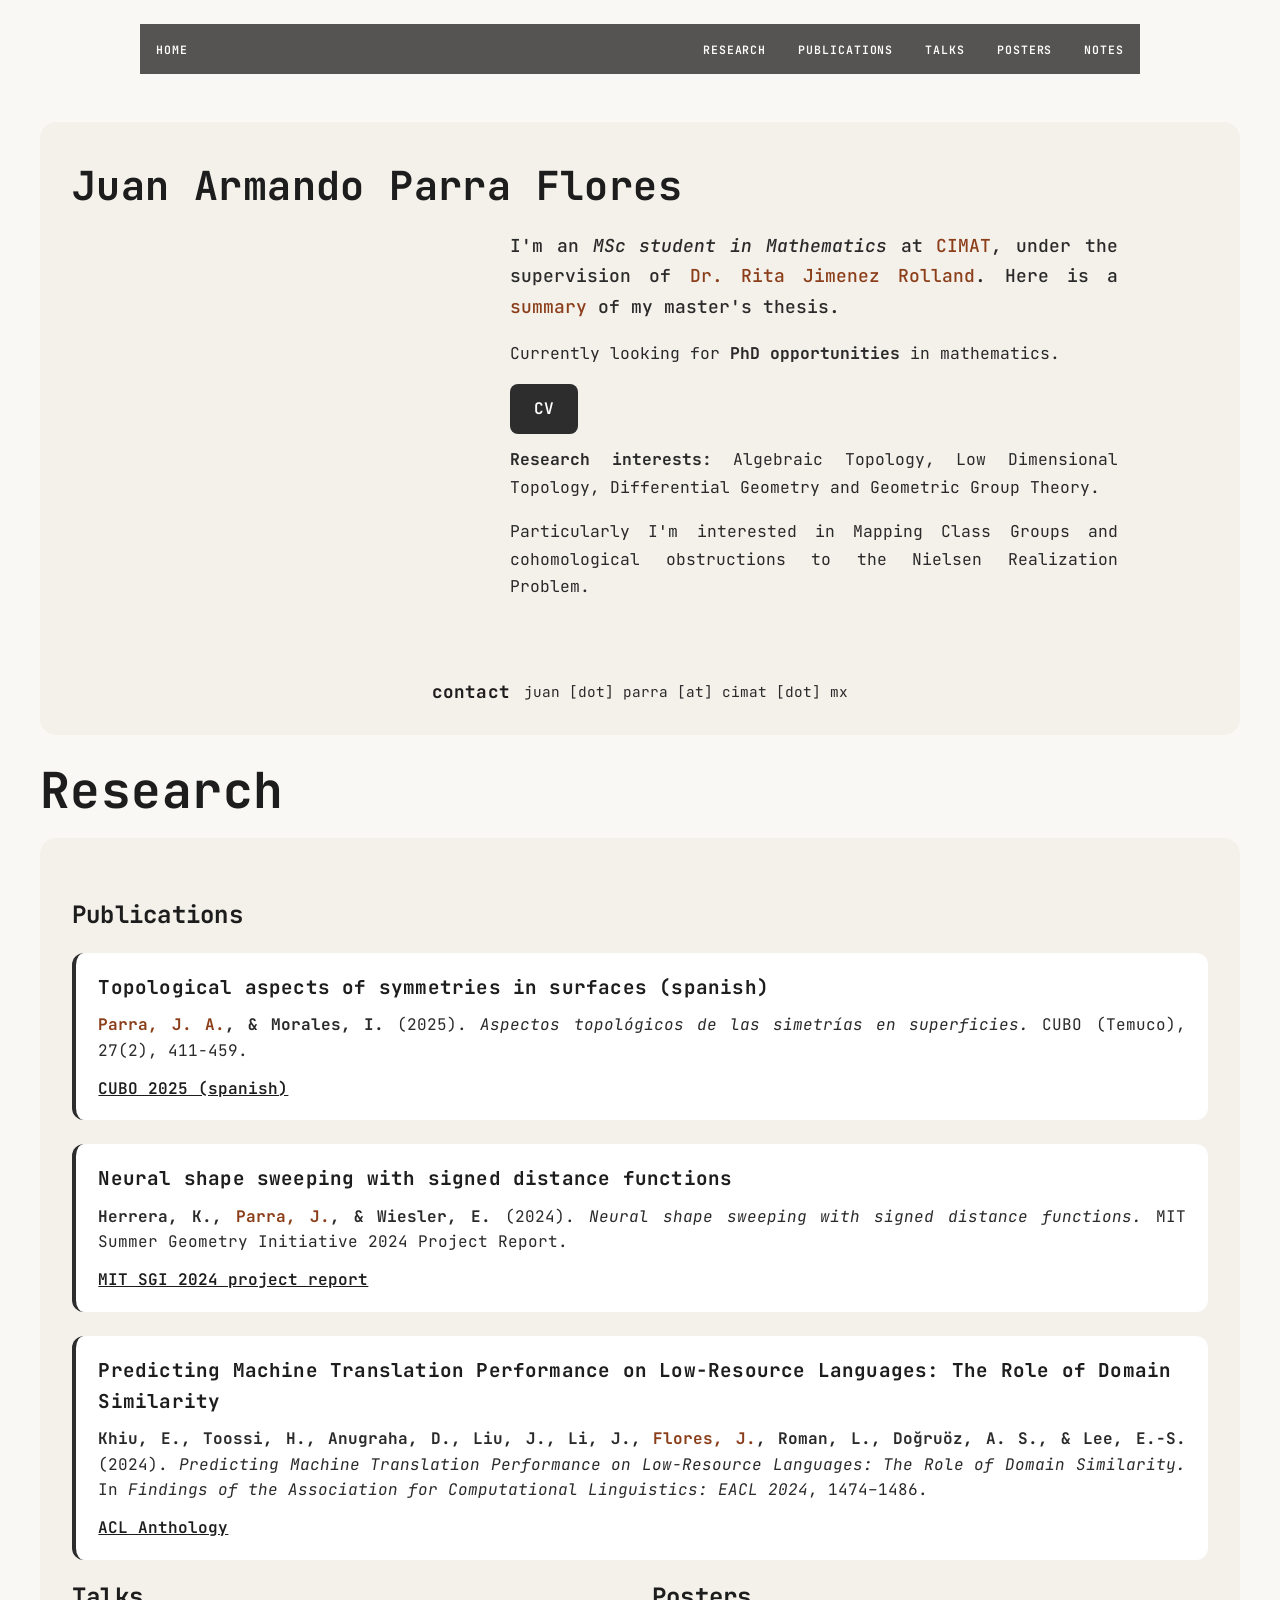
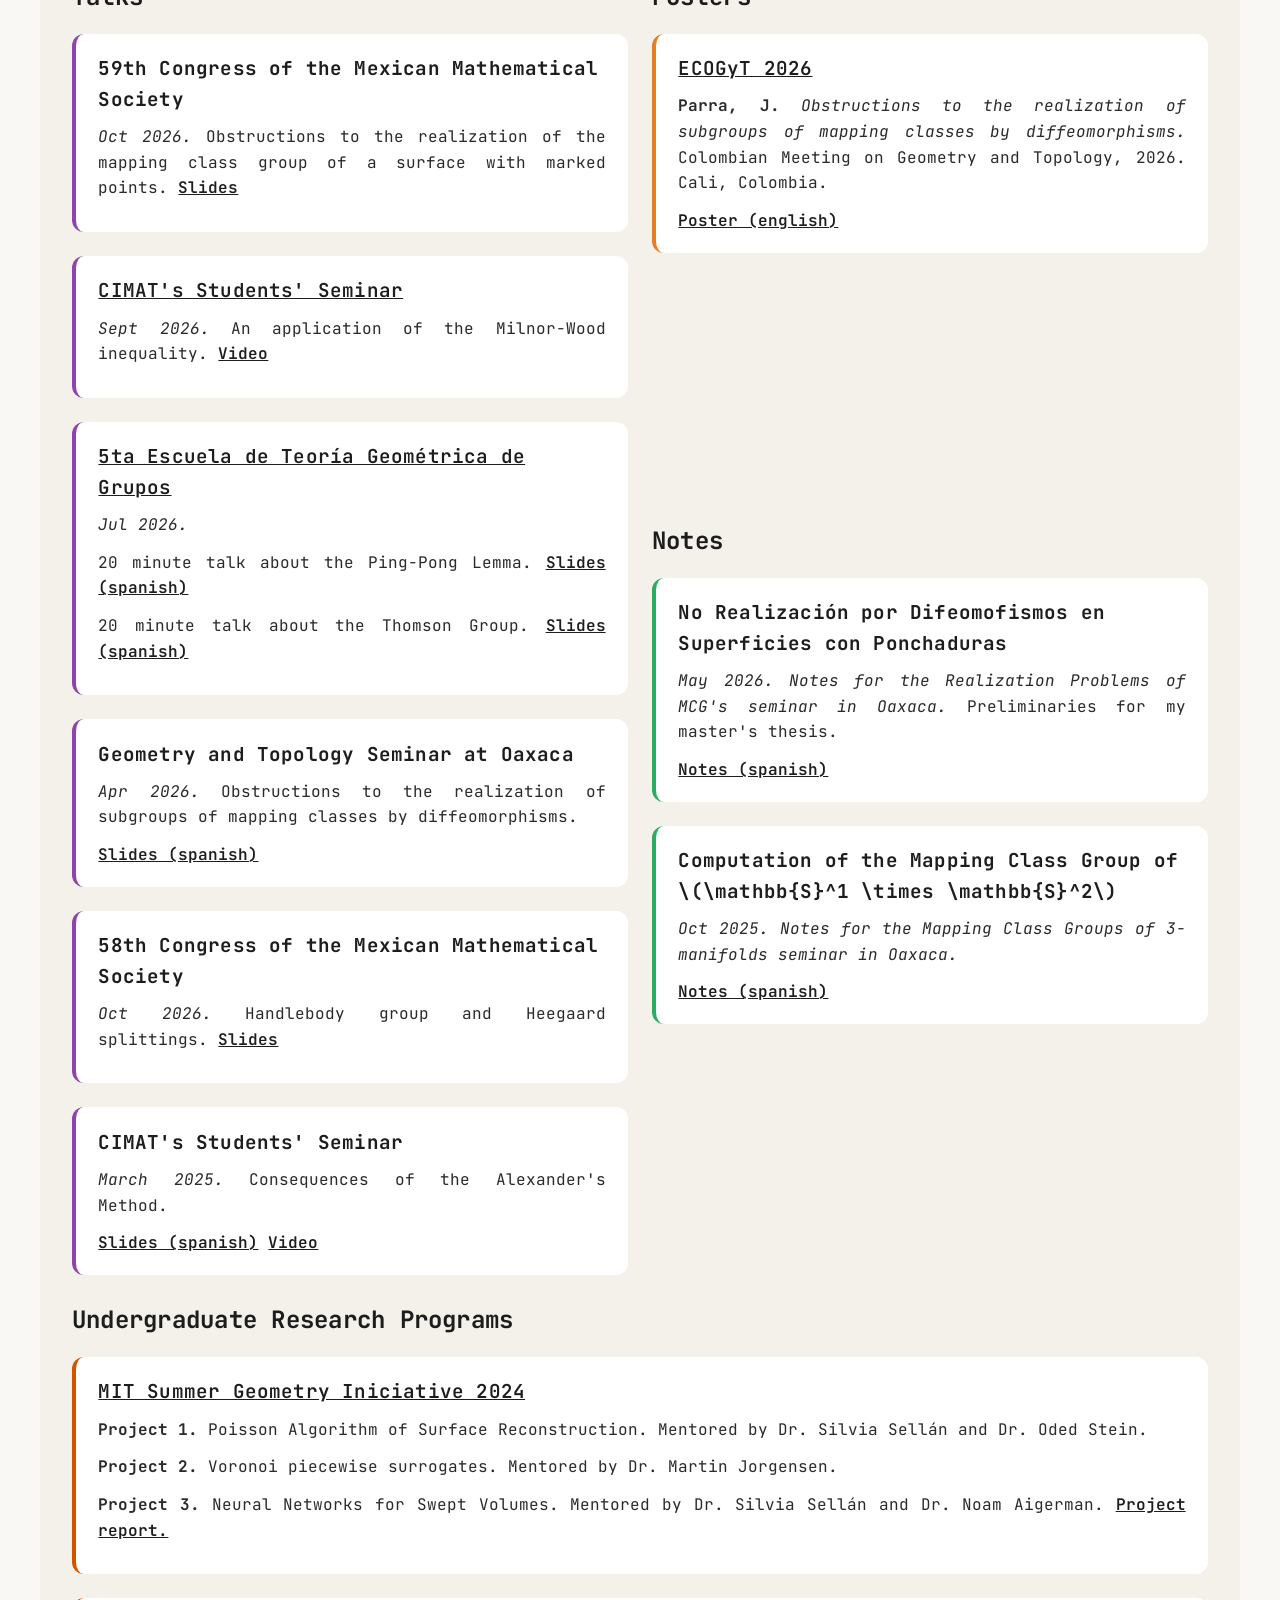
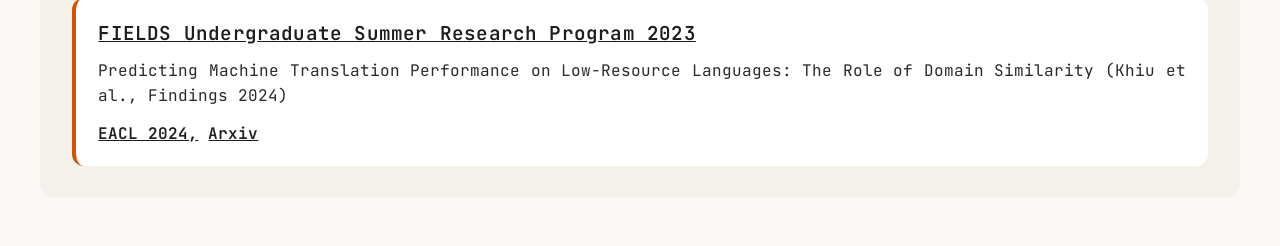
==== commit e382fa59: "configuración de barra de navegación" ====
--- a/index.html
+++ b/index.html
@@ -12,30 +12,19 @@
 </head>
 
 <body>
+    <nav class="nav top-nav sticky-top-nav">
+        <ul>
+            <li><a href="#presentation">Home</a></li>
+            <li><a href="#research">Research</a></li>
+            <li><a href="#publications">Publications</a></li>
+            <li><a href="#talks">Talks</a></li>
+            <li><a href="#posters">Posters</a></li>
+            <li><a href="#notes">Notes</a></li>
+        </ul>
+    </nav>
+
     <header id="presentation">
-        <nav class="nav side-nav">
-            <ul>
-                <li><a href="#presentation">Home</a></li>
-                <li><a href="#research">Research</a></li>
-                <li><a href="#publications">Publications</a></li>
-                <li><a href="#talks">Talks</a></li>
-                <li><a href="#posters">Posters</a></li>
-                <li><a href="#notes">Notes</a></li>
-            </ul>
-        </nav>
-
         <h1>Juan Armando Parra Flores</h1>
-
-        <nav class="nav top-nav">
-            <ul>
-                <li><a href="#presentation">Home</a></li>
-                <li><a href="#research">Research</a></li>
-                <li><a href="#publications">Publications</a></li>
-                <li><a href="#talks">Talks</a></li>
-                <li><a href="#posters">Posters</a></li>
-                <li><a href="#notes">Notes</a></li>
-            </ul>
-        </nav>
 
         <div class="flex-container">
             <img src="img/JuanParra.jpg" width="300px" alt="">
@@ -117,6 +106,7 @@
                         container.innerHTML = '<p>Unable to load section.</p>';
                     });
             });
+
         });
     </script>
 </body>
--- a/style.css
+++ b/style.css
@@ -49,54 +49,26 @@
     line-height: 1.1;
 }
 
-.side-nav {
-    position: fixed;
-    left: max(1rem, calc((100vw - min(75em, 100vw)) / 2 - 14rem - 1rem));
-    top: 1.25rem;
-    width: fit-content;
-    margin: 0;
-    padding: 0.85rem 1rem;
-    background: transparent;
-    border: none;
-    border-radius: 1em;
-    backdrop-filter: none;
-    z-index: 10;
-    box-shadow: none;
-}
-
-.side-nav ul {
-    display: flex;
-    flex-direction: column;
-    align-items: flex-end;
-    list-style-type: none;
-    gap: 0.75rem;
-    flex-wrap: nowrap;
-    width: fit-content;
-    text-align: right;
-}
-
-.side-nav li:first-child {
-    margin-right: 0;
-    font-weight: 700;
-    color: var(--accent-color);
-}
-
-.side-nav a {
-    text-decoration: none;
-    color: var(--primary-color);
-    font-weight: 600;
-    letter-spacing: 0.08em;
-    text-transform: uppercase;
-    font-size: 0.72rem;
-}
-
-.side-nav a:hover {
-    text-decoration: underline;
-}
-
 .top-nav {
     margin: 1em auto 3em auto;
     width: min(1000px, 100%);
+}
+
+.sticky-top-nav {
+    position: sticky;
+    top: 0.5rem;
+    z-index: 20;
+    background: rgba(15, 15, 15, 0.7);
+    backdrop-filter: blur(4px);
+    padding: 0.75rem 1rem;
+    border-radius: 0;
+    margin-top: 0.5rem;
+}
+
+.sticky-top-nav ul {
+    justify-content: flex-end;
+    margin: 0;
+    width: 100%;
 }
 
 .top-nav ul {
@@ -116,7 +88,7 @@
 
 .top-nav a {
     text-decoration: none;
-    color: var(--primary-color);
+    color: #ffffff;
     font-weight: 600;
     letter-spacing: 0.08em;
     text-transform: uppercase;
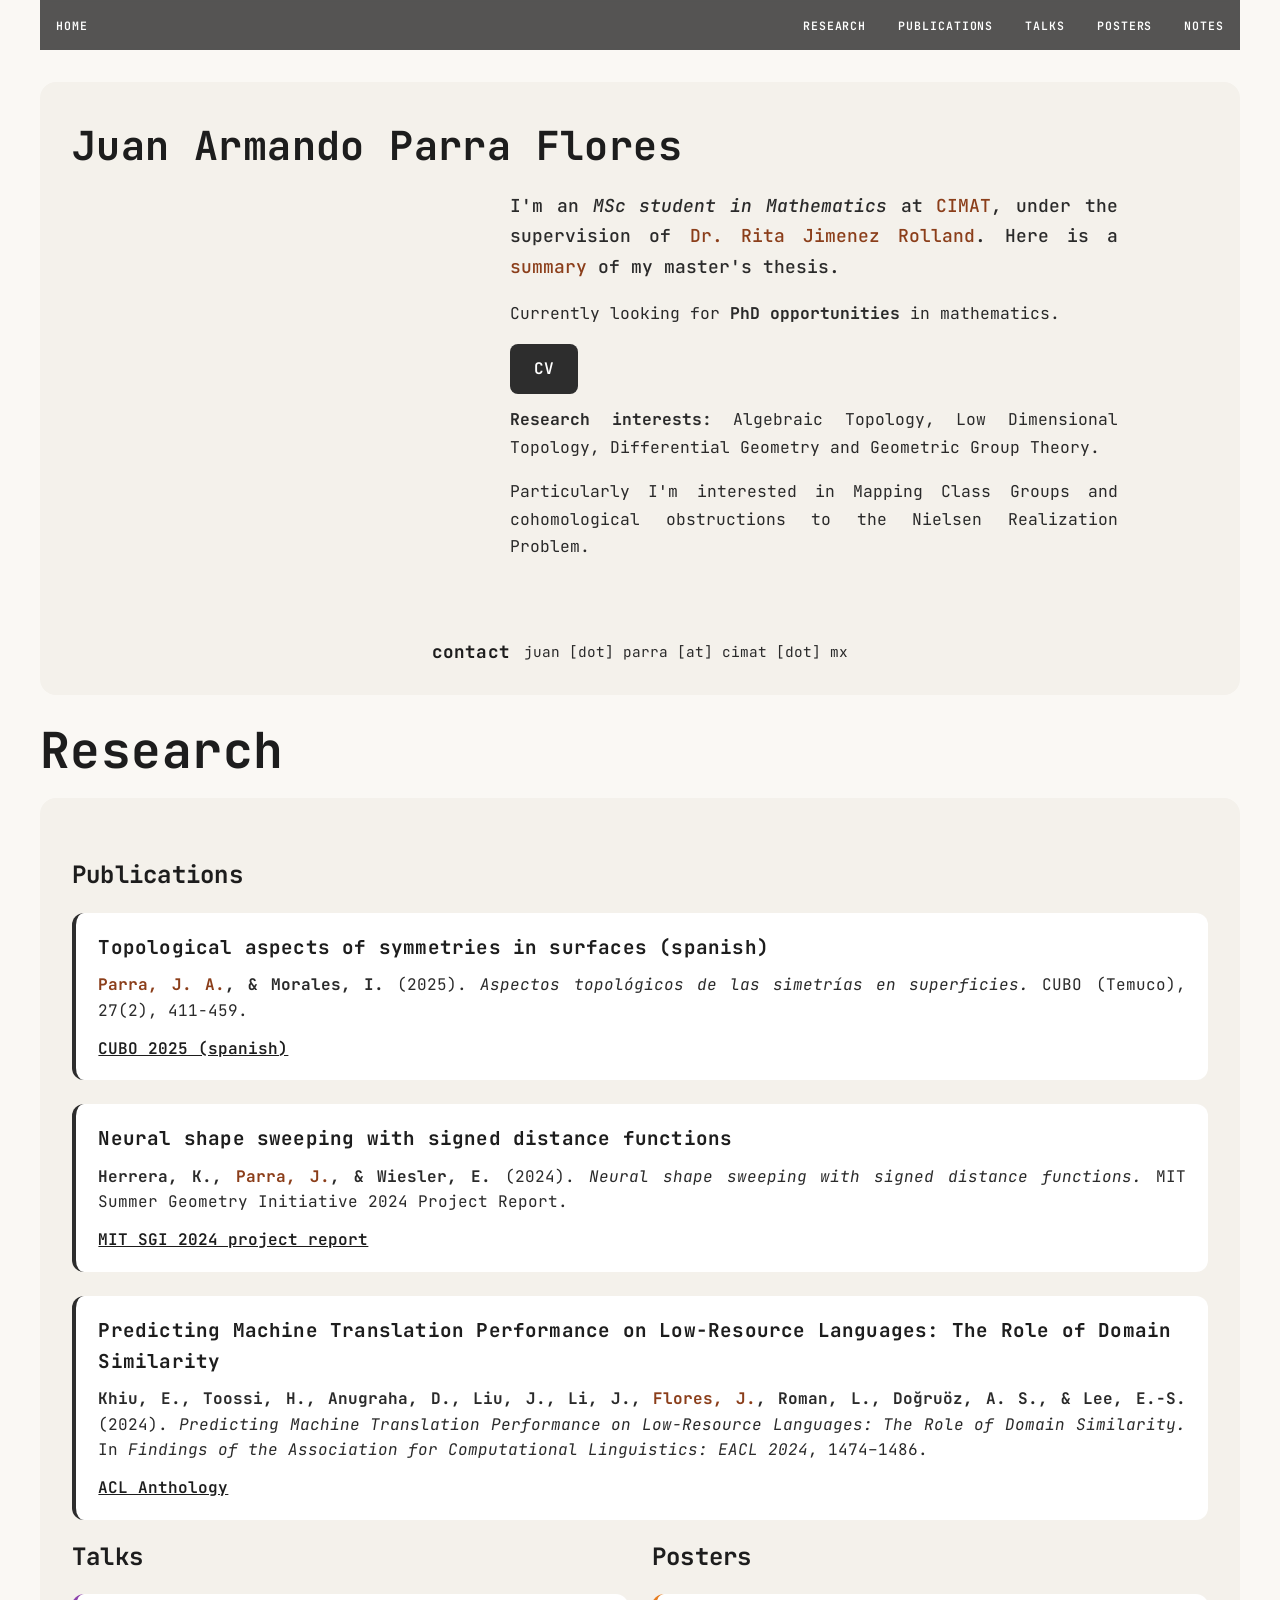
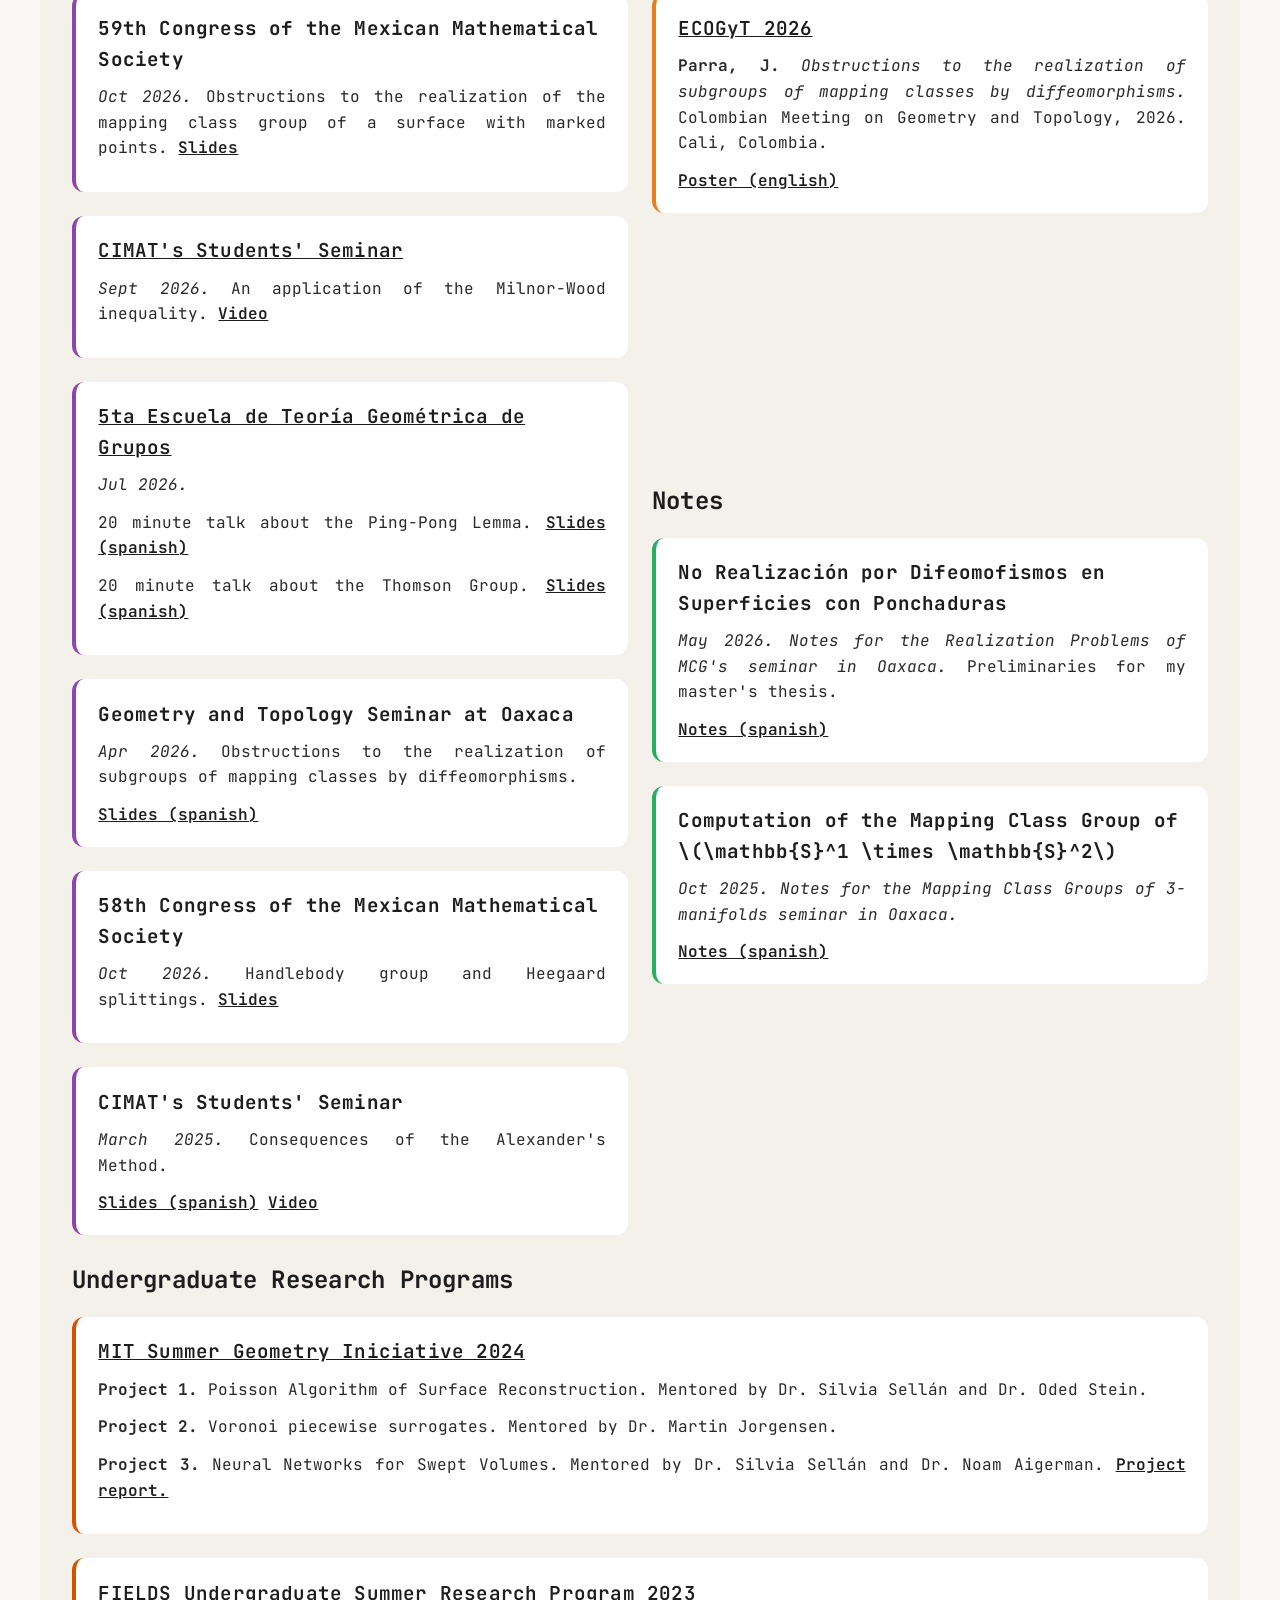
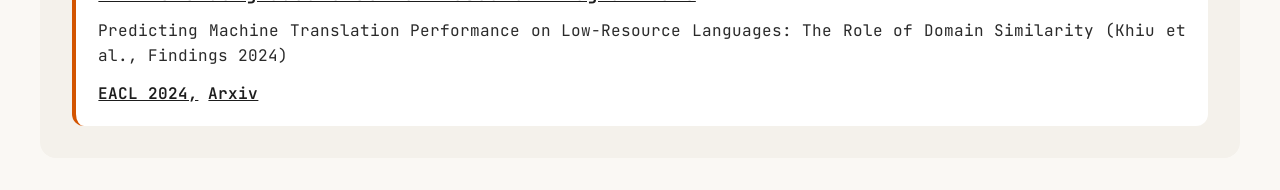
==== commit 57c854f2: "favicon toro topológico" ====
--- a/index.html
+++ b/index.html
@@ -4,7 +4,7 @@
     <meta charset="UTF-8">
     <meta name="viewport" content="width=device-width, initial-scale=1.0">
     <title>Juan Armando Parra Flores</title>
-    <link rel="icon" type="image/svg+xml" href="img/favicon-cartesian.svg">
+    <link rel="icon" type="image/svg+xml" href="img/favicon-torus.svg">
     <link rel="stylesheet" href="style.css">
      <link rel="stylesheet" href="https://cdn.jsdelivr.net/npm/katex@0.11.1/dist/katex.min.css" integrity="sha384-zB1R0rpPzHqg7Kpt0Aljp8JPLqbXI3bhnPWROx27a9N0Ll6ZP/+DiW/UqRcLbRjq" crossorigin="anonymous">
   <script defer src="https://cdn.jsdelivr.net/npm/katex@0.11.1/dist/katex.min.js" integrity="sha384-y23I5Q6l+B6vatafAwxRu/0oK/79VlbSz7Q9aiSZUvyWYIYsd+qj+o24G5ZU2zJz" crossorigin="anonymous"></script>
--- a/style.css
+++ b/style.css
@@ -25,7 +25,7 @@
 }
 
 body {
-    padding: 1em;
+    padding: 0;
     background-color: var(--background-color);
     color: var(--text-color);
     line-height: 1.6;
@@ -50,19 +50,19 @@
 }
 
 .top-nav {
-    margin: 1em auto 3em auto;
-    width: min(1000px, 100%);
+    margin: 0 auto 1.5em auto;
+    width: min(75em, 100%);
 }
 
 .sticky-top-nav {
     position: sticky;
-    top: 0.5rem;
+    top: 0;
     z-index: 20;
     background: rgba(15, 15, 15, 0.7);
     backdrop-filter: blur(4px);
     padding: 0.75rem 1rem;
     border-radius: 0;
-    margin-top: 0.5rem;
+    margin: 0 auto 1.5em auto;
 }
 
 .sticky-top-nav ul {
@@ -100,8 +100,8 @@
 }
 
 nav {
-    margin: 1em auto 3em auto;
-    width: min(1000px, 100%);
+    margin: 0 auto 1.5em auto;
+    width: min(75em, 100%);
 }
 
 nav ul {
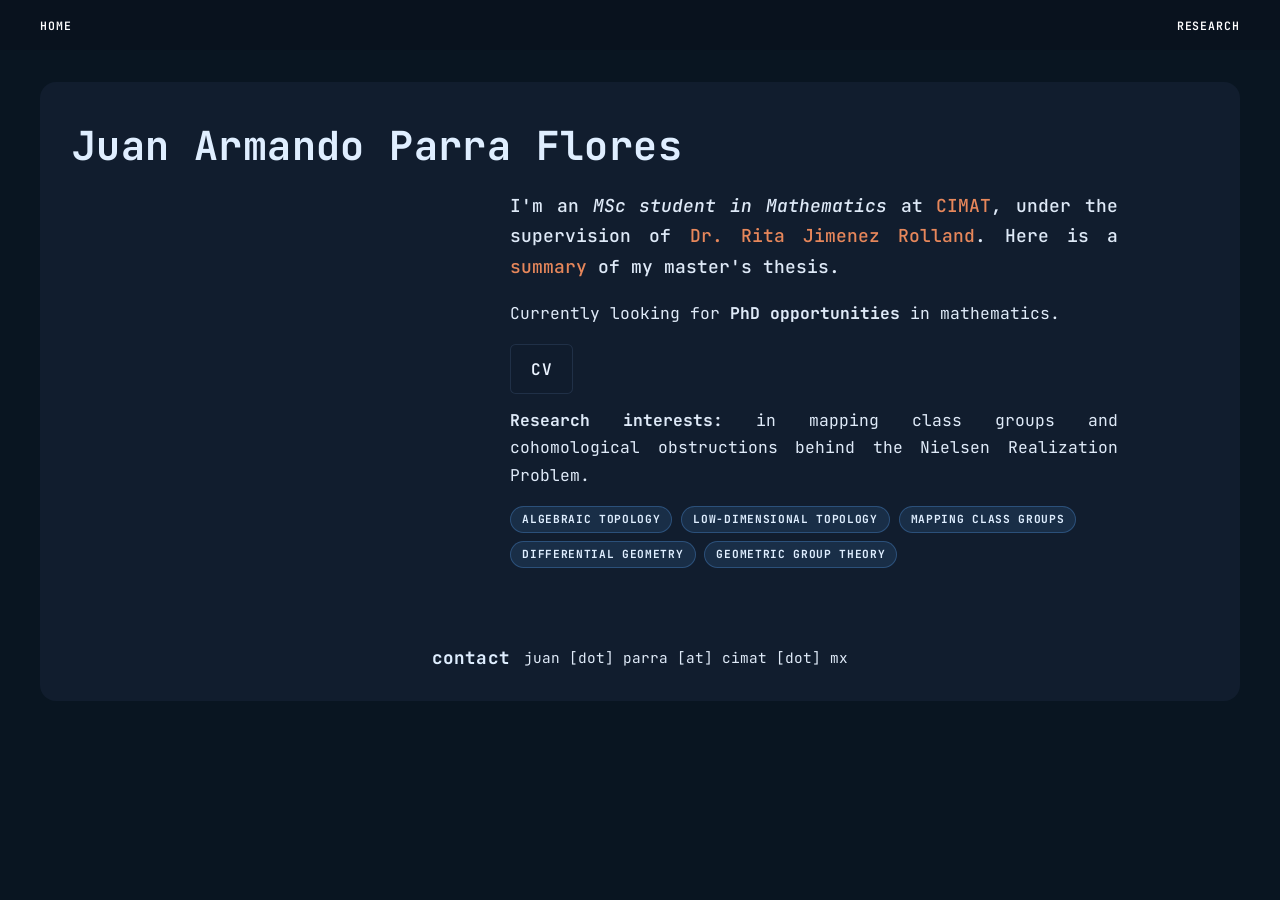
==== commit cfcf27e5: "Tono oscuro" ====
--- a/index.html
+++ b/index.html
@@ -15,11 +15,7 @@
     <nav class="nav top-nav sticky-top-nav">
         <ul>
             <li><a href="#presentation">Home</a></li>
-            <li><a href="#research">Research</a></li>
-            <li><a href="#publications">Publications</a></li>
-            <li><a href="#talks">Talks</a></li>
-            <li><a href="#posters">Posters</a></li>
-            <li><a href="#notes">Notes</a></li>
+            <li><a href="research.html">Research</a></li>
         </ul>
     </nav>
 
@@ -40,12 +36,17 @@
 
                 <a href="docs/Resume-Juan-Armando-Parra-Flores.pdf" class="cta-button">CV</a>
 
-                <p>
-                    <b>Research interests:</b> Algebraic Topology, Low Dimensional Topology, Differential Geometry and Geometric Group Theory.
+                <p class="interest-label"><b>Research interests:</b>
+                    in mapping class groups and cohomological obstructions behind the Nielsen Realization Problem.
                 </p>
-                <p>
-                    Particularly I'm interested in Mapping Class Groups and cohomological obstructions to the Nielsen Realization Problem.
-                </p>
+                <div class="research-tags" aria-label="Research interests">
+                    <span class="tag">Algebraic Topology</span>
+                    <span class="tag">Low-Dimensional Topology</span>
+                    <span class="tag">Mapping Class Groups</span>
+                    <span class="tag">Differential Geometry</span>
+                    <span class="tag">Geometric Group Theory</span>
+                </div>
+
             </div>
             <div class="contact-container">
                 <h3>contact</h3>
@@ -54,60 +55,8 @@
             </div>
         </div>
     </header>
-    <section id="research">
-        <div class="section-header">
-            <h2>Research</h2>
-        </div>
-
-        <div class="research-card">
-            <div id="publications-container" data-include="src/publications.html"></div>
-
-            <div class="research-grid">
-                <div id="talks-container" data-include="src/talks.html"></div>
-                <div id="posters-container" data-include="src/posters.html"></div>
-                <div id="notes-container" data-include="src/notes.html"></div>
-            </div>
-
-            <div id="undergraduate-research-programs-container" data-include="src/undergraduate-research-programs.html"></div>
-        </div>
-    </section>
-
     <script>
-        document.addEventListener("DOMContentLoaded", () => {
-            const containers = document.querySelectorAll("[data-include]");
-            const classesById = {
-                "publications-container": ["research-group"],
-                "talks-container": ["research-group", "talks-group"],
-                "posters-container": ["research-group", "posters-group"],
-                "notes-container": ["research-group", "notes-group"],
-                "undergraduate-research-programs-container": ["research-group"]
-            };
-
-            containers.forEach((container) => {
-                const file = container.dataset.include;
-                const extraClasses = classesById[container.id] || ["research-group"];
-                container.classList.add(...extraClasses);
-
-                fetch(file)
-                    .then((response) => {
-                        if (!response.ok) {
-                            throw new Error(`Could not load ${file}: ${response.status}`);
-                        }
-                        return response.text();
-                    })
-                    .then((html) => {
-                        container.innerHTML = html;
-                        if (window.renderMathInElement) {
-                            window.renderMathInElement(container);
-                        }
-                    })
-                    .catch((error) => {
-                        console.error(error);
-                        container.innerHTML = '<p>Unable to load section.</p>';
-                    });
-            });
-
-        });
+        // Home page intentionally keeps only the presentation section.
     </script>
 </body>
 </html>
--- a/style.css
+++ b/style.css
@@ -1,15 +1,17 @@
 @import url('https://fonts.googleapis.com/css2?family=JetBrains+Mono:wght@400;500;600;700;800&display=swap');
 
 :root {
-    --primary-color: #1d1d1d;
-    --secondary-color: #f4f1eb;
-    --accent-color: #2d2d2d;
-    --text-color: #2a2a2a;
-    --background-color: #faf8f4;
-    --talks-color: #8e44ad;
-    --posters-color: #e67e22;
-    --notes-color: #27ae60;
-    --undergrad-color: #d35400;
+    --primary-color: #dfeeff;
+    --secondary-color: #111d2e;
+    --accent-color: #5aa9ff;
+    --text-color: #dfeaf8;
+    --background-color: #091521;
+    --talks-color: #8aa7ff;
+    --posters-color: #6bb6ff;
+    --notes-color: #66c7c1;
+    --undergrad-color: #ef9b72;
+    --warm-accent: #e7875b;
+    --warm-accent-hover: #f09b6d;
 }
 
 * {
@@ -51,24 +53,30 @@
 
 .top-nav {
     margin: 0 auto 1.5em auto;
-    width: min(75em, 100%);
+    width: 100%;
+    max-width: none;
 }
 
 .sticky-top-nav {
     position: sticky;
     top: 0;
     z-index: 20;
-    background: rgba(15, 15, 15, 0.7);
-    backdrop-filter: blur(4px);
-    padding: 0.75rem 1rem;
+    background: rgba(10, 18, 30, 0.8);
+    backdrop-filter: blur(8px);
+    border: none;
+    padding: 0.75rem 1.5rem;
     border-radius: 0;
     margin: 0 auto 1.5em auto;
+    width: 100%;
 }
 
 .sticky-top-nav ul {
     justify-content: flex-end;
     margin: 0;
     width: 100%;
+    max-width: 75em;
+    margin-left: auto;
+    margin-right: auto;
 }
 
 .top-nav ul {
@@ -97,6 +105,72 @@
 
 .top-nav a:hover {
     text-decoration: underline;
+}
+
+.dropdown {
+    position: relative;
+}
+
+.dropdown-toggle::after {
+    content: " ▾";
+    font-size: 0.8rem;
+}
+
+.dropdown-menu {
+    position: absolute;
+    top: calc(100% + 0.45rem);
+    left: 0;
+    display: flex;
+    flex-direction: column;
+    min-width: 8.6rem;
+    list-style: none;
+    background: rgba(11, 19, 30, 0.98);
+    border: 1px solid rgba(148, 186, 255, 0.16);
+    border-radius: 0.15rem;
+    padding: 0.04rem 0.08rem;
+    box-shadow: 0 8px 18px rgba(0, 0, 0, 0.2);
+    z-index: 30;
+    opacity: 0;
+    visibility: hidden;
+    pointer-events: none;
+    transform: translateY(8px);
+    transition: opacity 0.18s ease, transform 0.18s ease, visibility 0.18s ease;
+    transition-delay: 0.12s;
+}
+
+.dropdown:hover .dropdown-menu,
+.dropdown:focus-within .dropdown-menu {
+    opacity: 1;
+    visibility: visible;
+    pointer-events: auto;
+    transform: translateY(0);
+    transition-delay: 0s;
+}
+
+.dropdown-menu li {
+    margin: 0;
+    width: 100%;
+    border-bottom: 1px solid rgba(148, 186, 255, 0.06);
+}
+
+.dropdown-menu li:last-child {
+    border-bottom: none;
+}
+
+.dropdown-menu a {
+    display: block;
+    color: #edf5ff;
+    padding: 0.28rem 0.45rem;
+    border-radius: 0;
+    text-transform: uppercase;
+    line-height: 1.2;
+    font-size: 0.62rem;
+    letter-spacing: 0.08em;
+}
+
+.dropdown-menu a:hover {
+    background: rgba(90, 169, 255, 0.12);
+    text-decoration: none;
 }
 
 nav {
@@ -150,9 +224,12 @@
 }
 
 .research-card {
-    background-color: var(--secondary-color);
-    padding: min(2em, 15%);
-    border-radius: 1em;
+    display: flex;
+    flex-direction: column;
+    gap: 1.75em;
+    background: transparent;
+    padding: 0;
+    border-radius: 0;
 }
 
 .flex-container {
@@ -191,6 +268,36 @@
     font-weight: 500;
 }
 
+.interest-label {
+    margin-bottom: 0.5em;
+}
+
+.research-tags {
+    display: flex;
+    flex-wrap: wrap;
+    gap: 0.55rem;
+    margin: 0.5em 0 1em;
+}
+
+.tag {
+    display: inline-flex;
+    align-items: center;
+    padding: 0.35rem 0.7rem;
+    border-radius: 999px;
+    background: rgba(90, 169, 255, 0.12);
+    border: 1px solid rgba(90, 169, 255, 0.28);
+    color: var(--primary-color);
+    font-size: 0.7rem;
+    font-weight: 700;
+    letter-spacing: 0.06em;
+    text-transform: uppercase;
+    line-height: 1.2;
+}
+
+.interest-note {
+    margin-top: 0.5em;
+}
+
 .contact-container{
     flex: 0 0 100%;
     display: flex;
@@ -216,29 +323,34 @@
     grid-template-columns: 1fr 1fr;
     gap: 1.5em;
     align-items: start;
-    margin-top: 1.5em;
 }
 
 .research-group {
-    margin-top: 2em;
+    background: var(--secondary-color);
+    border: none;
+    border-radius: 1em;
+    padding: min(1.5em, 8%);
+    box-shadow: none;
+    margin-top: 0;
+    transition: none;
+    display: flex;
+    flex-direction: column;
+    gap: 0.75em;
 }
 
 .talks-group {
     grid-column: 1;
     grid-row: 1 / span 2;
-    margin-top: 0;
 }
 
 .posters-group {
     grid-column: 2;
     grid-row: 1;
-    margin-top: 0;
 }
 
 .notes-group {
     grid-column: 2;
     grid-row: 2;
-    margin-top: 0;
 }
 
 .talks-extra-group {
@@ -246,8 +358,50 @@
 }
 
 .research-group h3 {
-    margin-bottom: 1em;
+    margin: 0 0 1em;
     font-size: 1.5rem;
+    padding-bottom: 0;
+    border-bottom: none;
+}
+
+#publications-container {
+    border-top: 2px solid rgba(90, 169, 255, 0.9);
+}
+
+#talks-container {
+    border-top: 2px solid rgba(138, 167, 255, 0.9);
+}
+
+#posters-container {
+    border-top: 2px solid rgba(107, 182, 255, 0.9);
+}
+
+#notes-container {
+    border-top: 2px solid rgba(102, 199, 193, 0.9);
+}
+
+#undergraduate-research-programs-container {
+    border-top: 2px solid rgba(231, 135, 91, 0.92);
+}
+
+#publications-container h3 {
+    color: var(--accent-color);
+}
+
+#talks-container h3 {
+    color: var(--talks-color);
+}
+
+#posters-container h3 {
+    color: var(--posters-color);
+}
+
+#notes-container h3 {
+    color: var(--notes-color);
+}
+
+#undergraduate-research-programs-container h3 {
+    color: var(--undergrad-color);
 }
 
 .publication-list,
@@ -258,44 +412,56 @@
     list-style: none;
     display: flex;
     flex-direction: column;
-    gap: 1.5em;
+    gap: 0;
 }
 
 .publication-item {
-    background: #ffffff;
-    border-left: 4px solid var(--accent-color);
-    padding: 1.2em 1.4em;
-    border-radius: 0.75em;
+    background: transparent;
+    border-left: none;
+    padding: 0.8em 0.2em;
+    border-radius: 0;
+    border-top: 1px solid rgba(223, 238, 255, 0.13);
+    border-bottom: none;
+    border-right: none;
+    border-left: none;
+}
+
+.talks-list .publication-item,
+.posters-list .publication-item,
+.notes-list .publication-item,
+.undergraduate-research-programs-list .publication-item {
+    background: transparent;
+    border-left: none;
+}
+
+.publication-list .publication-item {
+    border-top-color: rgba(90, 169, 255, 0.35);
 }
 
 .talks-list .publication-item {
-    background: #ffffff;
-    border-left-color: var(--talks-color);
+    border-top-color: rgba(138, 167, 255, 0.4);
 }
 
 .posters-list .publication-item {
-    background: #ffffff;
-    border-left-color: var(--posters-color);
+    border-top-color: rgba(107, 182, 255, 0.4);
 }
 
 .notes-list .publication-item {
-    background: #ffffff;
-    border-left-color: var(--notes-color);
+    border-top-color: rgba(102, 199, 193, 0.4);
 }
 
 .undergraduate-research-programs-list .publication-item {
-    background: #ffffff;
-    border-left-color: var(--undergrad-color);
+    border-top-color: rgba(239, 155, 114, 0.45);
 }
 
 .publication-item h4 {
+    margin-bottom: 0.35em;
+    font-size: 1.15rem;
+    color: var(--primary-color);
+}
+
+.publication-item p {
     margin-bottom: 0.5em;
-    font-size: 1.2rem;
-    color: var(--primary-color);
-}
-
-.publication-item p {
-    margin-bottom: 0.75em;
     line-height: 1.6;
     text-align: justify;
 }
@@ -308,7 +474,7 @@
 }
 
 .publication-item .my-name {
-    color: #8b3e1a;
+    color: var(--warm-accent);
     font-weight: 700;
 }
 
@@ -319,26 +485,35 @@
 }
 
 .inline-link {
-    color: #8b3e1a;
+    color: var(--warm-accent);
     text-decoration: none;
 }
 
 .inline-link:visited {
-    color: #8b3e1a;
+    color: var(--warm-accent);
 }
 
 .inline-link:hover,
 .inline-link:focus {
     text-decoration: none;
-    color: #8b3e1a;
+    color: var(--warm-accent-hover);
 }
 
 .cta-button {
     display: inline-block;
     text-decoration: none;
-    background-color: var(--accent-color);
-    color: #ffffff;
-    padding: 0.75em 1.5em;
-    border-radius: .5em;
+    background: rgba(17, 29, 46, 0.9);
+    color: #eaf3ff;
+    padding: 0.7em 1.25em;
+    border-radius: 0.35rem;
     font-weight: 600;
+    letter-spacing: 0.04em;
+    border: 1px solid rgba(148, 186, 255, 0.12);
+    box-shadow: none;
+}
+
+.cta-button:hover,
+.cta-button:focus {
+    background: rgba(25, 39, 58, 0.96);
+    text-decoration: none;
 }
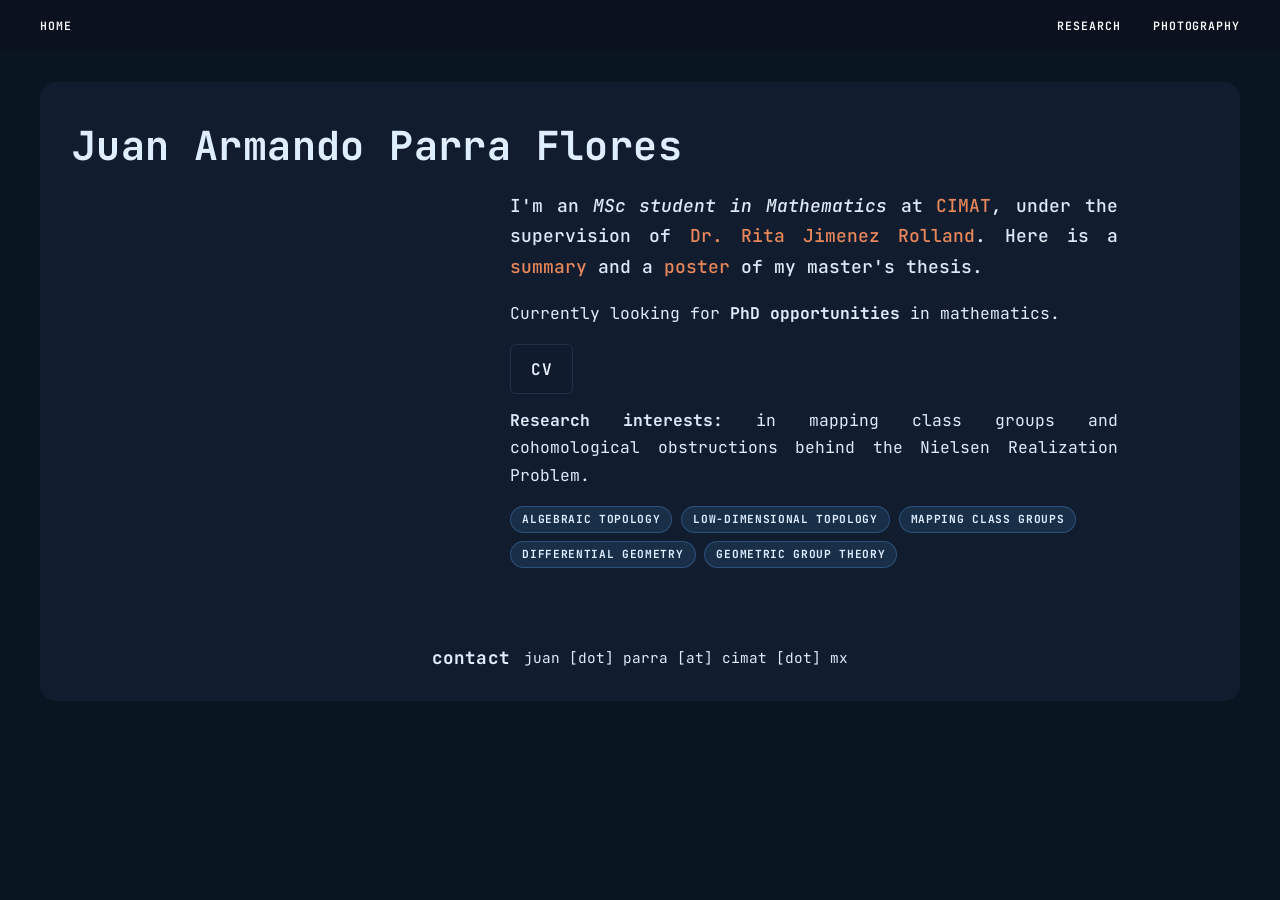
==== commit 187d2beb: "photography" ====
--- a/index.html
+++ b/index.html
@@ -16,6 +16,7 @@
         <ul>
             <li><a href="#presentation">Home</a></li>
             <li><a href="research.html">Research</a></li>
+            <li><a href="pages/photography.html">Photography</a></li>
         </ul>
     </nav>
 
@@ -29,6 +30,8 @@
                     under the supervision of <a class="inline-link" href="https://www.matem.unam.mx/~rita/mainEng.html" target="_blank" rel="noopener noreferrer">Dr. Rita Jimenez Rolland</a>. 
                     Here is a 
                     <a class="inline-link" href="docs/Research/thesis-summary/tesis-resumen-maestria-Juan_Parra.pdf" target="_blank" rel="noopener noreferrer">summary</a>
+                    and a
+                    <a class="inline-link" href="docs/Research/Posters/Poster-Non-lifting-Juan-Armando-Parra-Flores.pdf" target="_blank" rel="noopener noreferrer">poster</a>
                     of my master's thesis.
                 </p>
 
--- a/style.css
+++ b/style.css
@@ -416,6 +416,10 @@
 }
 
 .publication-item {
+    display: grid;
+    grid-template-columns: 6rem minmax(0, 1fr);
+    gap: 1rem;
+    align-items: flex-start;
     background: transparent;
     border-left: none;
     padding: 0.8em 0.2em;
@@ -426,6 +430,20 @@
     border-left: none;
 }
 
+.item-date {
+    color: rgba(223, 238, 255, 0.72);
+    font-size: 0.72rem;
+    letter-spacing: 0.08em;
+    text-transform: uppercase;
+    font-weight: 700;
+    padding-top: 0.5rem;
+    white-space: nowrap;
+}
+
+.item-content {
+    min-width: 0;
+}
+
 .talks-list .publication-item,
 .posters-list .publication-item,
 .notes-list .publication-item,
@@ -516,4 +534,63 @@
 .cta-button:focus {
     background: rgba(25, 39, 58, 0.96);
     text-decoration: none;
-}+}
+
+.gallery-page {
+    width: min(90rem, calc(100% - 2rem));
+    margin: 2em auto;
+    padding: 0 0 2rem;
+}
+
+.gallery-header {
+    margin-bottom: 1.5rem;
+}
+
+.gallery-header h2 {
+    margin-bottom: 0.5rem;
+}
+
+.gallery-header p {
+    color: rgba(223, 234, 248, 0.8);
+    font-size: 0.92rem;
+    letter-spacing: 0.04em;
+}
+
+.photo-grid {
+    display: grid;
+    grid-template-columns: repeat(auto-fit, minmax(220px, 1fr));
+    gap: 1rem;
+}
+
+.photo-card {
+    position: relative;
+    overflow: hidden;
+    background: rgba(17, 29, 46, 0.7);
+    border-radius: 0.9rem;
+    border: 1px solid rgba(127, 177, 255, 0.12);
+    aspect-ratio: 4 / 5;
+}
+
+.photo-card img {
+    width: 100%;
+    height: 100%;
+    object-fit: cover;
+    display: block;
+    transition: transform 0.25s ease, filter 0.25s ease;
+}
+
+.photo-card:hover img {
+    transform: scale(1.03);
+    filter: brightness(1.04);
+}
+
+.photo-card figcaption {
+    position: absolute;
+    inset: auto 0 0 0;
+    padding: 0.8rem 0.9rem;
+    background: linear-gradient(to top, rgba(9, 17, 27, 0.9), rgba(9, 17, 27, 0));
+    color: var(--primary-color);
+    font-size: 0.72rem;
+    letter-spacing: 0.06em;
+    text-transform: uppercase;
+}
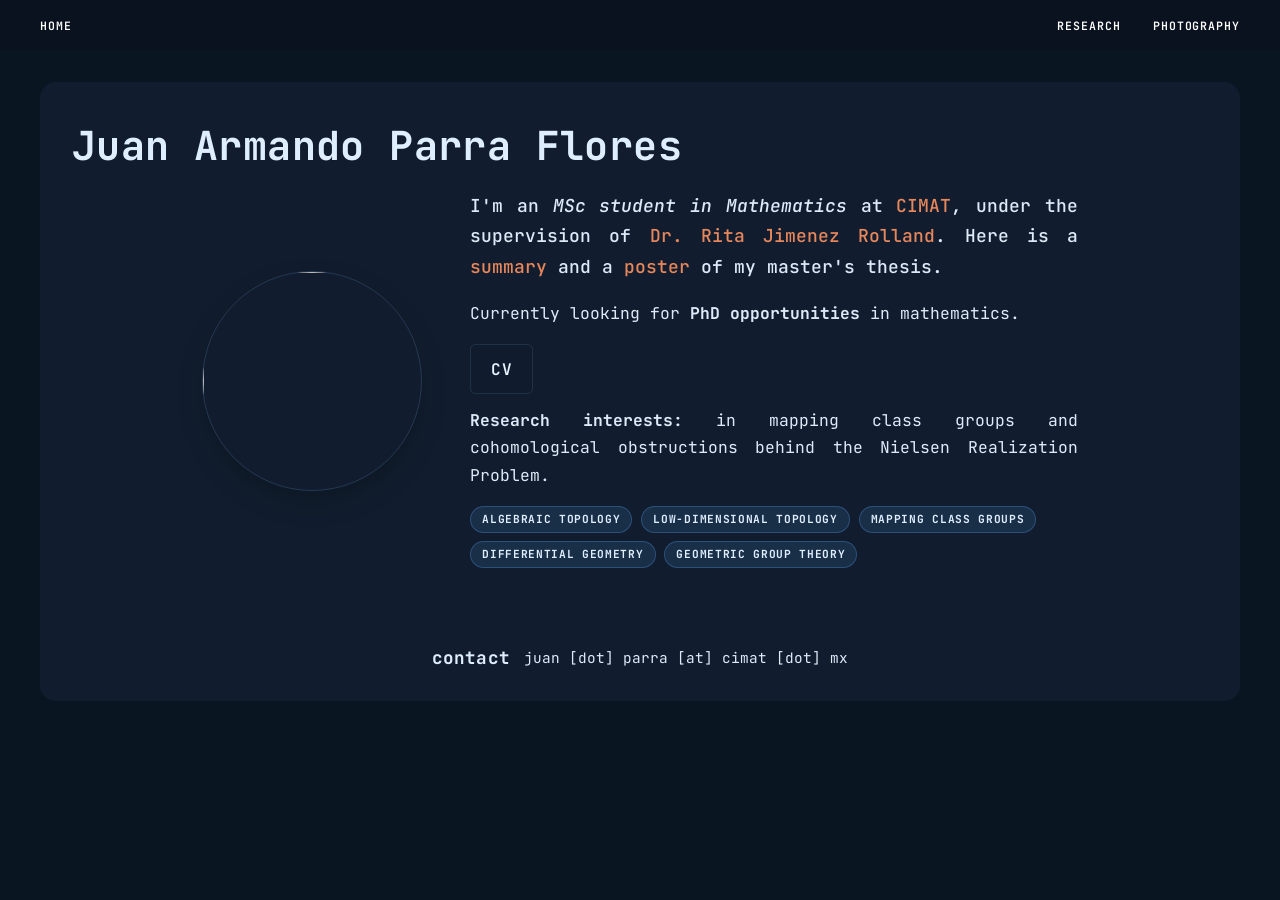
==== commit a589afd3: "Fotografías nombres estándar" ====
--- a/index.html
+++ b/index.html
@@ -15,7 +15,7 @@
     <nav class="nav top-nav sticky-top-nav">
         <ul>
             <li><a href="#presentation">Home</a></li>
-            <li><a href="research.html">Research</a></li>
+            <li><a href="pages/research.html">Research</a></li>
             <li><a href="pages/photography.html">Photography</a></li>
         </ul>
     </nav>
--- a/style.css
+++ b/style.css
@@ -241,10 +241,14 @@
 }
 
 header img {
+    width: 220px;
+    height: 220px;
     max-width: 100%;
-    border-radius: 0.5em;
+    border-radius: 50%;
     object-fit: cover;
-    object-position: bottom;
+    object-position: 28% 78%;
+    border: 1px solid rgba(127, 177, 255, 0.18);
+    box-shadow: 0 12px 26px rgba(0, 0, 0, 0.18);
 }
 
 .text-container {
@@ -569,6 +573,7 @@
     border-radius: 0.9rem;
     border: 1px solid rgba(127, 177, 255, 0.12);
     aspect-ratio: 4 / 5;
+    cursor: pointer;
 }
 
 .photo-card img {
@@ -594,3 +599,50 @@
     letter-spacing: 0.06em;
     text-transform: uppercase;
 }
+
+.lightbox {
+    position: fixed;
+    inset: 0;
+    display: none;
+    align-items: center;
+    justify-content: center;
+    background: rgba(5, 10, 18, 0.9);
+    z-index: 100;
+    padding: 2rem;
+}
+
+.lightbox.is-open {
+    display: flex;
+}
+
+.lightbox-content {
+    position: relative;
+    max-width: min(90vw, 1100px);
+    max-height: 90vh;
+    display: flex;
+    align-items: center;
+    justify-content: center;
+}
+
+.lightbox-content img {
+    max-width: 100%;
+    max-height: 90vh;
+    object-fit: contain;
+    border-radius: 0.8rem;
+    box-shadow: 0 18px 52px rgba(0, 0, 0, 0.45);
+}
+
+.lightbox-close {
+    position: absolute;
+    top: -0.75rem;
+    right: -0.75rem;
+    width: 2.2rem;
+    height: 2.2rem;
+    border: none;
+    border-radius: 999px;
+    background: rgba(17, 29, 46, 0.92);
+    color: var(--primary-color);
+    font-size: 1.4rem;
+    cursor: pointer;
+}
+
